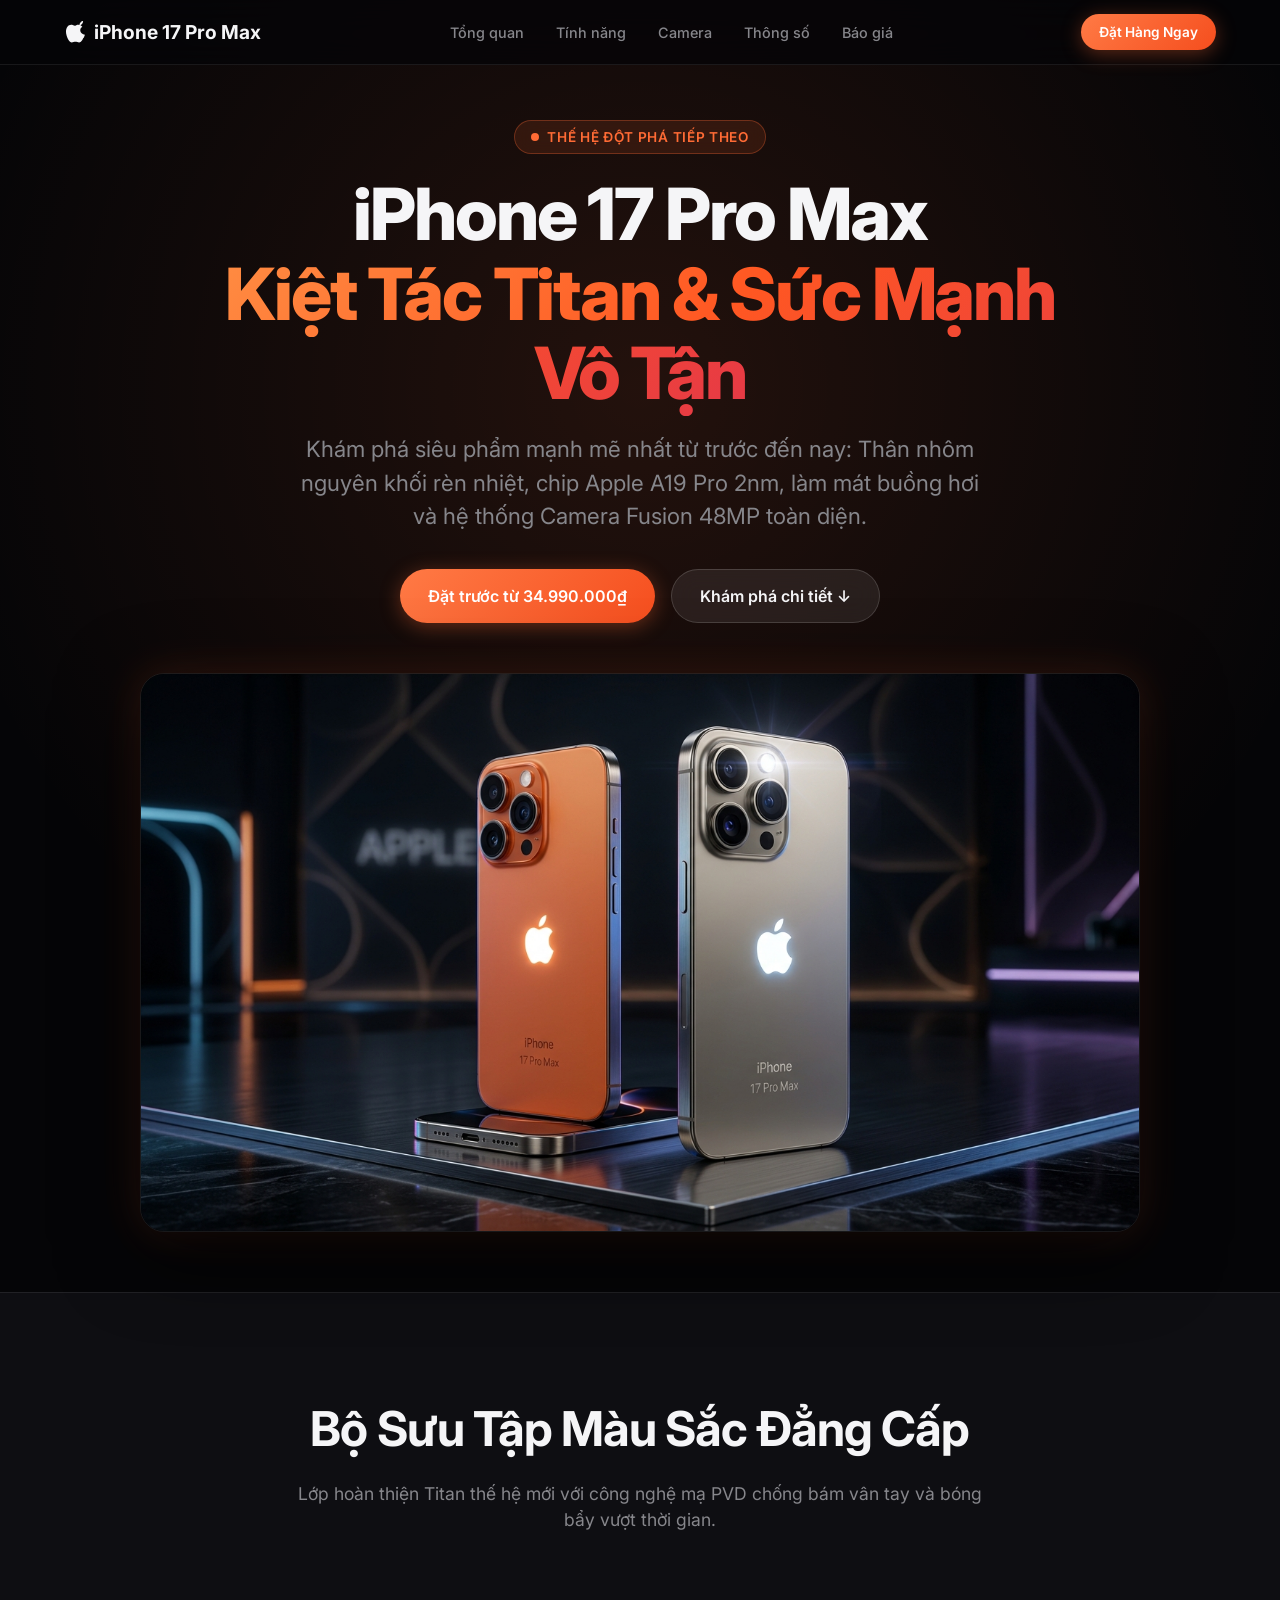
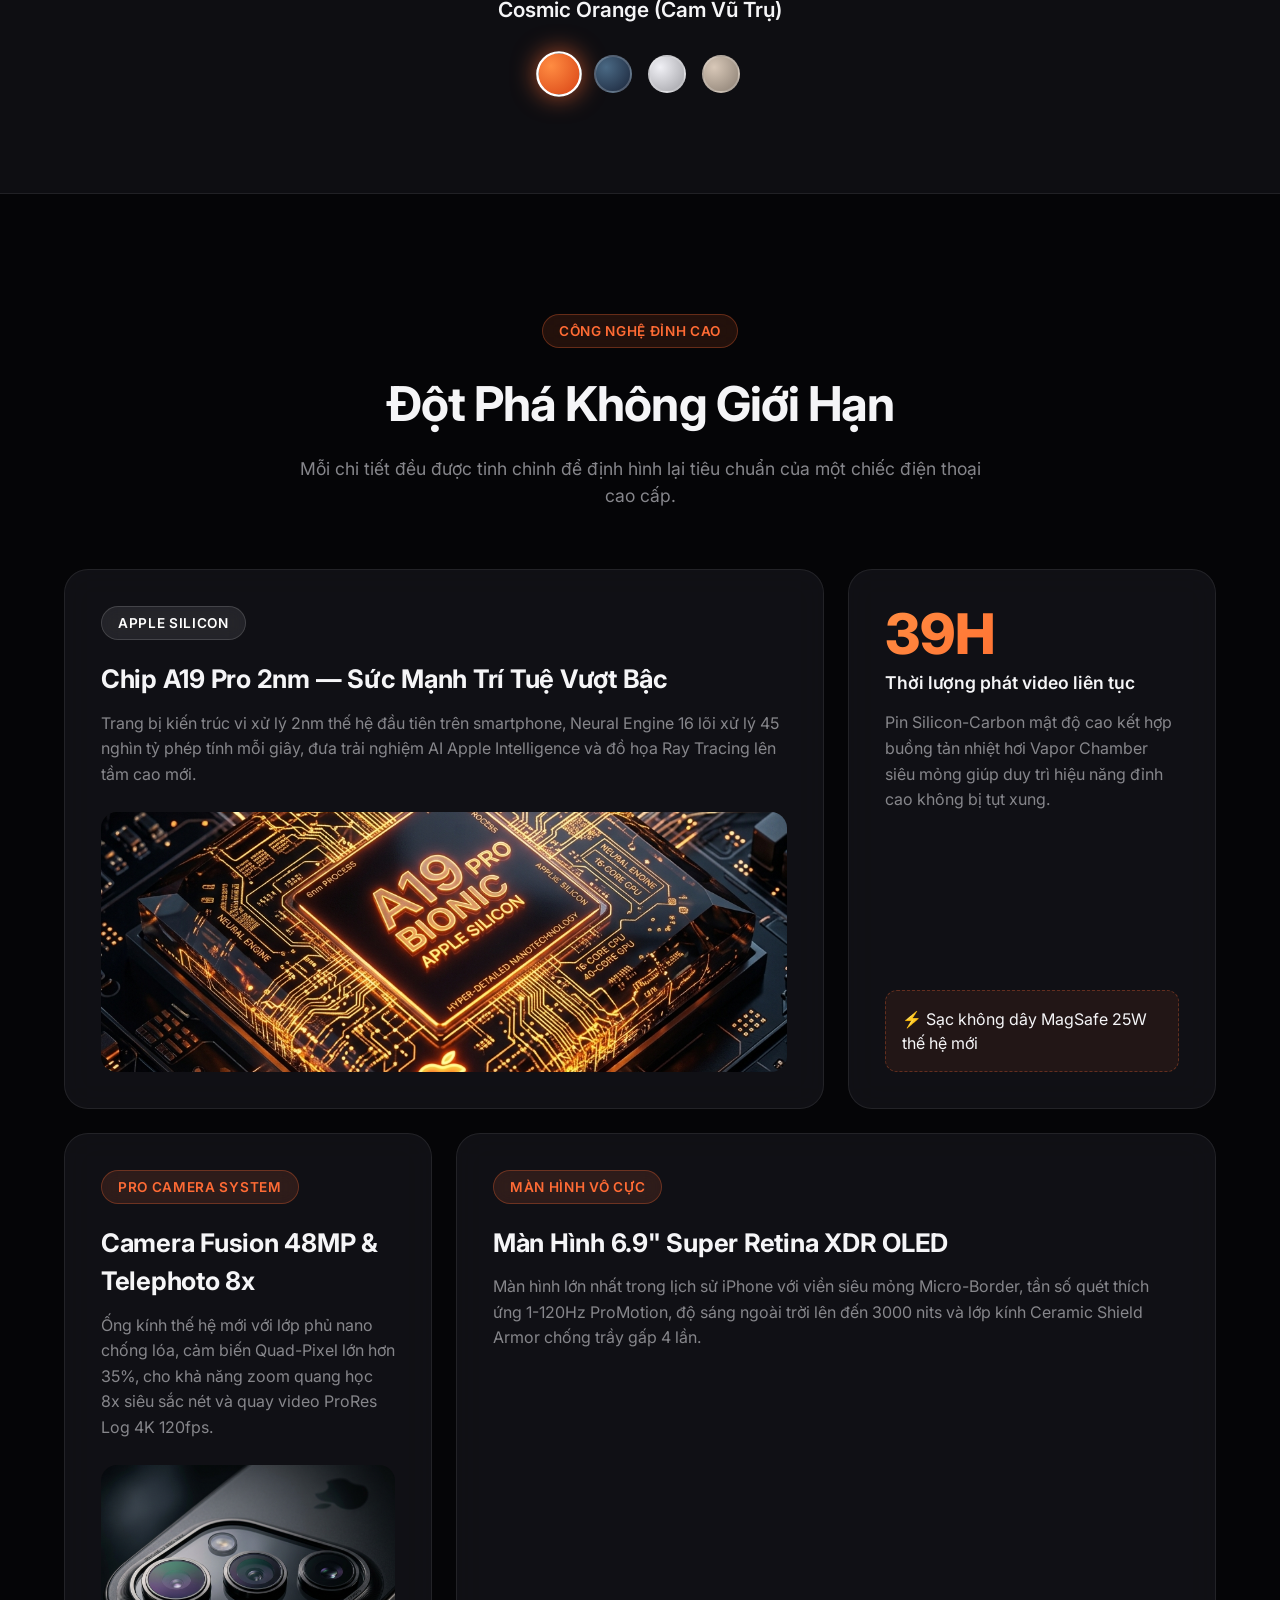
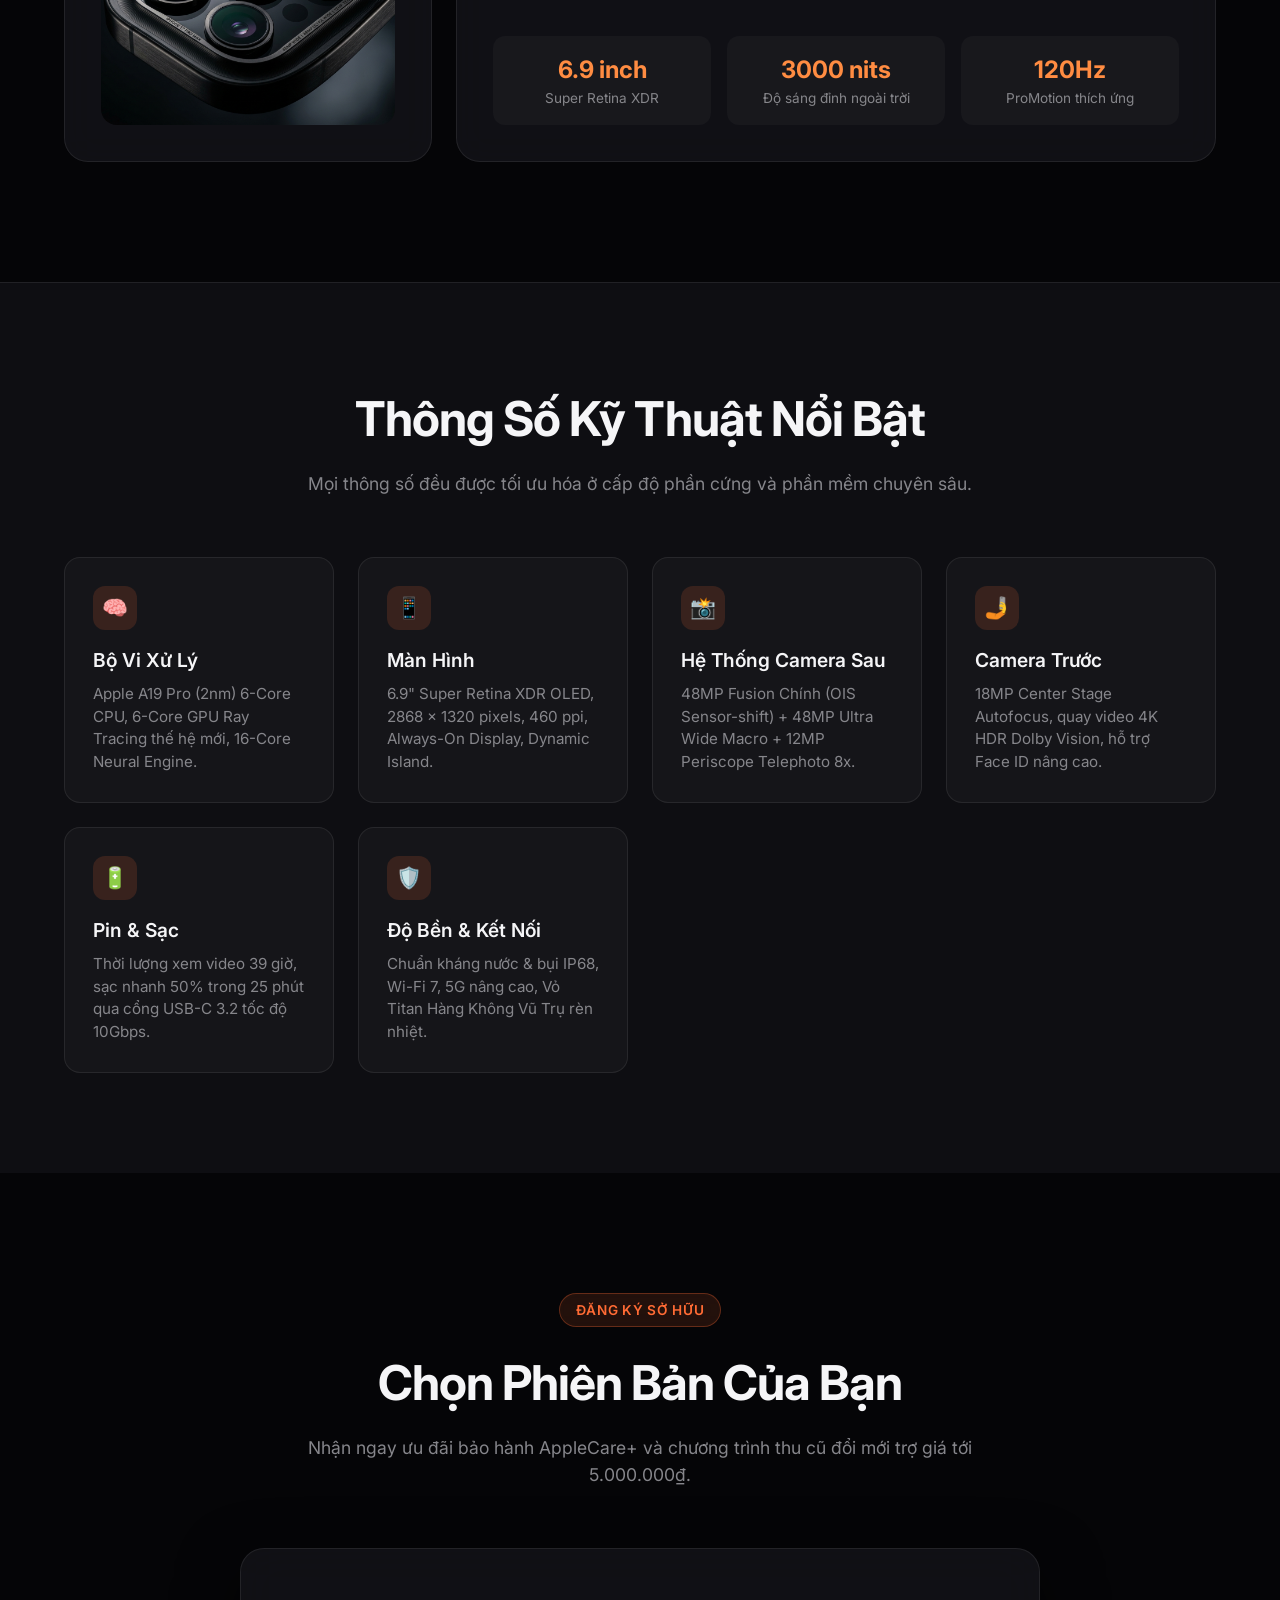
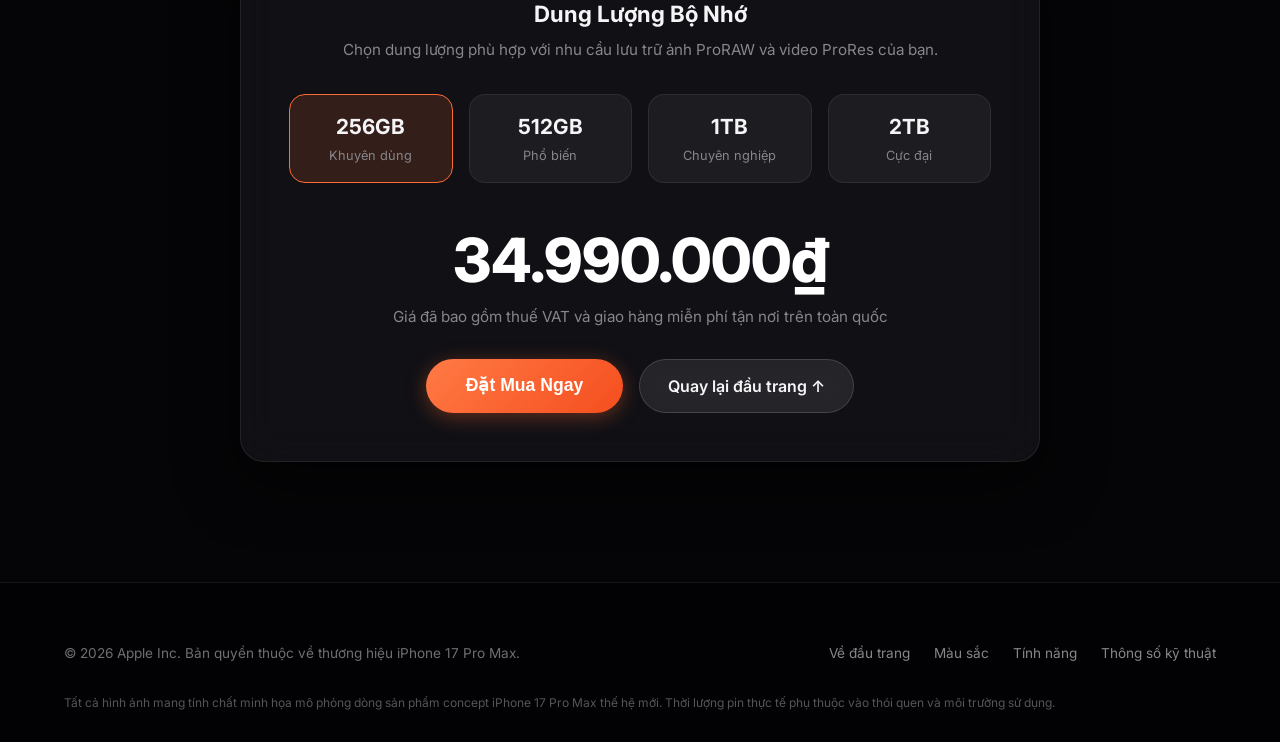
==== index.html @ ec876d4f "Upgrade iPhone 17 Pro Max landing page with modern Apple dark design, interactive specs, and bento g" ====
<!DOCTYPE html>
<html lang="vi">
<head>
  <meta charset="UTF-8">
  <meta http-equiv="X-UA-Compatible" content="IE=edge">
  <meta name="viewport" content="width=device-width, initial-scale=1.0">
  <meta name="description" content="Khám phá iPhone 17 Pro Max hoàn toàn mới với chip Apple A19 Pro, khung viền Titanium rèn nhiệt, cụm Camera Fusion 48MP và pin 39 giờ.">
  <title>iPhone 17 Pro Max - Đỉnh Cao Công Nghệ Tương Lai | Apple</title>
  
  <!-- Google Fonts: Inter & Outfit -->
  <link rel="preconnect" href="https://fonts.googleapis.com">
  <link rel="preconnect" href="https://fonts.gstatic.com" crossorigin>
  <link href="https://fonts.googleapis.com/css2?family=Inter:wght@300;400;500;600;700;800&family=Outfit:wght@600;700;800&display=swap" rel="stylesheet">
  
  <link rel="stylesheet" href="style.css">
</head>
<body>

  <!-- Navigation Bar -->
  <header>
    <div class="container nav-container">
      <a href="#hero" class="logo">
        <svg height="22" viewBox="0 0 170 170" width="22" xmlns="http://www.w3.org/2000/svg">
          <path d="m150.37 130.25c-2.45 5.66-5.35 10.87-8.71 15.66-4.58 6.53-8.33 11.05-11.22 13.56-4.48 4.12-9.28 6.23-14.42 6.35-3.69 0-8.14-1.05-13.32-3.18-5.19-2.12-9.97-3.17-14.34-3.17-4.58 0-9.49 1.05-14.75 3.17-5.26 2.13-9.5 3.24-12.74 3.35-4.35.13-9.16-1.9-14.42-6.08-3.7-3.04-7.58-7.7-11.64-13.99-5.99-9.35-10.74-19.81-14.25-31.39-3.51-11.58-5.27-22.65-5.27-33.2 0-14.89 3.82-27.18 11.45-36.87 7.64-9.69 17.06-14.65 28.26-14.88 4.79 0 10.15 1.25 16.08 3.76 5.93 2.5 9.77 3.82 11.51 3.94 1.74-.12 5.8-1.55 12.18-4.3 6.38-2.74 11.87-3.99 16.48-3.75 12.74 1.09 22.84 5.88 30.3 14.38-10.87 6.64-16.19 15.88-15.96 27.73.23 9.47 3.82 17.51 10.78 24.13 6.96 6.62 15.43 10.45 25.41 11.49-2.29 6.85-5.11 14.15-8.47 21.91zM119.22 31.84c0-7.39 2.67-14.36 8.01-20.91 5.34-6.55 11.96-10.48 19.86-11.79.22 1.3.33 2.49.33 3.58 0 7.39-2.77 14.42-8.32 21.09-5.55 6.67-12.22 10.5-20.02 11.49-.22-1.09-.33-2.18-.33-3.27z"/>
        </svg>
        <span>iPhone 17 Pro Max</span>
      </a>

      <ul class="nav-links">
        <li><a href="#overview">Tổng quan</a></li>
        <li><a href="#features">Tính năng</a></li>
        <li><a href="#camera">Camera</a></li>
        <li><a href="#specs">Thông số</a></li>
        <li><a href="#preorder">Báo giá</a></li>
      </ul>

      <a href="#preorder" class="btn btn-primary nav-cta">Đặt Hàng Ngay</a>
    </div>
  </header>

  <main>
    <!-- Hero Section -->
    <section class="hero" id="hero">
      <div class="container">
        <div class="hero-content">
          <div class="badge">
            <span style="width: 8px; height: 8px; background: #ff6b35; border-radius: 50%; display: inline-block;"></span>
            Thế Hệ Đột Phá Tiếp Theo
          </div>
          <h1>
            iPhone 17 Pro Max<br>
            <span class="orange-gradient-text">Kiệt Tác Titan & Sức Mạnh Vô Tận</span>
          </h1>
          <p class="hero-subtitle">
            Khám phá siêu phẩm mạnh mẽ nhất từ trước đến nay: Thân nhôm nguyên khối rèn nhiệt, chip Apple A19 Pro 2nm, làm mát buồng hơi và hệ thống Camera Fusion 48MP toàn diện.
          </p>
          <div class="hero-actions">
            <a href="#preorder" class="btn btn-primary">Đặt trước từ 34.990.000₫</a>
            <a href="#features" class="btn btn-secondary">Khám phá chi tiết ↓</a>
          </div>
        </div>

        <div class="hero-visual">
          <img src="assets/images/hero.jpg" alt="iPhone 17 Pro Max Màu Cosmic Orange và Natural Titanium" id="hero-img">
        </div>
      </div>
    </section>

    <!-- Color Showcase Interactive -->
    <section class="color-showcase" id="overview">
      <div class="container">
        <div class="section-header">
          <h2>Bộ Sưu Tập Màu Sắc Đẳng Cấp</h2>
          <p>Lớp hoàn thiện Titan thế hệ mới với công nghệ mạ PVD chống bám vân tay và bóng bẩy vượt thời gian.</p>
        </div>

        <div class="color-picker-wrapper">
          <div class="current-color-name" id="selected-color-name">Cosmic Orange (Cam Vũ Trụ)</div>
          <div class="color-dots">
            <div class="color-dot cosmic-orange active" data-color="cosmic-orange" title="Cosmic Orange"></div>
            <div class="color-dot deep-blue" data-color="deep-blue" title="Deep Titanium Blue"></div>
            <div class="color-dot silver" data-color="silver" title="Silver Frost"></div>
            <div class="color-dot natural-titanium" data-color="natural-titanium" title="Natural Titanium"></div>
          </div>
        </div>
      </div>
    </section>

    <!-- Bento Grid Features -->
    <section class="features" id="features">
      <div class="container">
        <div class="section-header">
          <div class="badge">Công Nghệ Đỉnh Cao</div>
          <h2>Đột Phá Không Giới Hạn</h2>
          <p>Mỗi chi tiết đều được tinh chỉnh để định hình lại tiêu chuẩn của một chiếc điện thoại cao cấp.</p>
        </div>

        <div class="bento-grid">
          <!-- Card 1: Chip A19 Pro -->
          <div class="bento-card col-8">
            <div>
              <span class="badge" style="background: rgba(255, 255, 255, 0.08); color: #fff; border-color: rgba(255,255,255,0.15);">Apple Silicon</span>
              <h3>Chip A19 Pro 2nm — Sức Mạnh Trí Tuệ Vượt Bậc</h3>
              <p>Trang bị kiến trúc vi xử lý 2nm thế hệ đầu tiên trên smartphone, Neural Engine 16 lõi xử lý 45 nghìn tỷ phép tính mỗi giây, đưa trải nghiệm AI Apple Intelligence và đồ họa Ray Tracing lên tầm cao mới.</p>
            </div>
            <div class="card-img-wrapper">
              <img src="assets/images/a19_chip.jpg" alt="Apple A19 Pro Bionic Chip">
            </div>
          </div>

          <!-- Card 2: Pin khủng -->
          <div class="bento-card col-4">
            <div>
              <div class="stat-number">39H</div>
              <div class="stat-label">Thời lượng phát video liên tục</div>
              <p style="margin-top: 14px;">Pin Silicon-Carbon mật độ cao kết hợp buồng tản nhiệt hơi Vapor Chamber siêu mỏng giúp duy trì hiệu năng đỉnh cao không bị tụt xung.</p>
            </div>
            <div style="margin-top: 30px; padding: 16px; background: rgba(255, 107, 53, 0.08); border-radius: 12px; border: 1px dashed rgba(255, 107, 53, 0.3);">
              ⚡ Sạc không dây MagSafe 25W thế hệ mới
            </div>
          </div>

          <!-- Card 3: Camera System -->
          <div class="bento-card col-4" id="camera">
            <div>
              <span class="badge">Pro Camera System</span>
              <h3>Camera Fusion 48MP & Telephoto 8x</h3>
              <p>Ống kính thế hệ mới với lớp phủ nano chống lóa, cảm biến Quad-Pixel lớn hơn 35%, cho khả năng zoom quang học 8x siêu sắc nét và quay video ProRes Log 4K 120fps.</p>
            </div>
            <div class="card-img-wrapper">
              <img src="assets/images/camera.jpg" alt="iPhone 17 Pro Max Triple Camera">
            </div>
          </div>

          <!-- Card 4: Display Super Retina XDR -->
          <div class="bento-card col-8">
            <div>
              <span class="badge">Màn hình vô cực</span>
              <h3>Màn Hình 6.9" Super Retina XDR OLED</h3>
              <p>Màn hình lớn nhất trong lịch sử iPhone với viền siêu mỏng Micro-Border, tần số quét thích ứng 1-120Hz ProMotion, độ sáng ngoài trời lên đến 3000 nits và lớp kính Ceramic Shield Armor chống trầy gấp 4 lần.</p>
            </div>
            <div style="display: grid; grid-template-columns: repeat(3, 1fr); gap: 16px; margin-top: 24px;">
              <div style="background: rgba(255,255,255,0.03); padding: 16px; border-radius: 12px; text-align: center;">
                <div style="font-size: 1.5rem; font-weight: 700; color: #ff8c42;">6.9 inch</div>
                <div style="font-size: 0.85rem; color: var(--text-secondary);">Super Retina XDR</div>
              </div>
              <div style="background: rgba(255,255,255,0.03); padding: 16px; border-radius: 12px; text-align: center;">
                <div style="font-size: 1.5rem; font-weight: 700; color: #ff8c42;">3000 nits</div>
                <div style="font-size: 0.85rem; color: var(--text-secondary);">Độ sáng đỉnh ngoài trời</div>
              </div>
              <div style="background: rgba(255,255,255,0.03); padding: 16px; border-radius: 12px; text-align: center;">
                <div style="font-size: 1.5rem; font-weight: 700; color: #ff8c42;">120Hz</div>
                <div style="font-size: 0.85rem; color: var(--text-secondary);">ProMotion thích ứng</div>
              </div>
            </div>
          </div>
        </div>
      </div>
    </section>

    <!-- Technical Specifications Matrix -->
    <section class="specs-section" id="specs">
      <div class="container">
        <div class="section-header">
          <h2>Thông Số Kỹ Thuật Nổi Bật</h2>
          <p>Mọi thông số đều được tối ưu hóa ở cấp độ phần cứng và phần mềm chuyên sâu.</p>
        </div>

        <div class="specs-grid">
          <div class="spec-item">
            <div class="spec-icon">🧠</div>
            <h4>Bộ Vi Xử Lý</h4>
            <p>Apple A19 Pro (2nm) 6-Core CPU, 6-Core GPU Ray Tracing thế hệ mới, 16-Core Neural Engine.</p>
          </div>

          <div class="spec-item">
            <div class="spec-icon">📱</div>
            <h4>Màn Hình</h4>
            <p>6.9" Super Retina XDR OLED, 2868 x 1320 pixels, 460 ppi, Always-On Display, Dynamic Island.</p>
          </div>

          <div class="spec-item">
            <div class="spec-icon">📸</div>
            <h4>Hệ Thống Camera Sau</h4>
            <p>48MP Fusion Chính (OIS Sensor-shift) + 48MP Ultra Wide Macro + 12MP Periscope Telephoto 8x.</p>
          </div>

          <div class="spec-item">
            <div class="spec-icon">🤳</div>
            <h4>Camera Trước</h4>
            <p>18MP Center Stage Autofocus, quay video 4K HDR Dolby Vision, hỗ trợ Face ID nâng cao.</p>
          </div>

          <div class="spec-item">
            <div class="spec-icon">🔋</div>
            <h4>Pin & Sạc</h4>
            <p>Thời lượng xem video 39 giờ, sạc nhanh 50% trong 25 phút qua cổng USB-C 3.2 tốc độ 10Gbps.</p>
          </div>

          <div class="spec-item">
            <div class="spec-icon">🛡️</div>
            <h4>Độ Bền & Kết Nối</h4>
            <p>Chuẩn kháng nước & bụi IP68, Wi-Fi 7, 5G nâng cao, Vỏ Titan Hàng Không Vũ Trụ rèn nhiệt.</p>
          </div>
        </div>
      </div>
    </section>

    <!-- Pre-Order & Price Configurator -->
    <section class="pricing-section" id="preorder">
      <div class="container">
        <div class="section-header">
          <div class="badge">Đăng Ký Sở Hữu</div>
          <h2>Chọn Phiên Bản Của Bạn</h2>
          <p>Nhận ngay ưu đãi bảo hành AppleCare+ và chương trình thu cũ đổi mới trợ giá tới 5.000.000₫.</p>
        </div>

        <div class="config-box">
          <h3 style="font-size: 1.4rem; margin-bottom: 8px;">Dung Lượng Bộ Nhớ</h3>
          <p style="color: var(--text-secondary); font-size: 0.95rem;">Chọn dung lượng phù hợp với nhu cầu lưu trữ ảnh ProRAW và video ProRes của bạn.</p>

          <div class="storage-options">
            <div class="storage-btn active" data-storage="256GB">
              <span class="size">256GB</span>
              <span class="price-hint">Khuyên dùng</span>
            </div>
            <div class="storage-btn" data-storage="512GB">
              <span class="size">512GB</span>
              <span class="price-hint">Phổ biến</span>
            </div>
            <div class="storage-btn" data-storage="1TB">
              <span class="size">1TB</span>
              <span class="price-hint">Chuyên nghiệp</span>
            </div>
            <div class="storage-btn" data-storage="2TB">
              <span class="size">2TB</span>
              <span class="price-hint">Cực đại</span>
            </div>
          </div>

          <div class="price-display">
            <div class="price-amount" id="main-price-display">34.990.000₫</div>
            <div class="price-note">Giá đã bao gồm thuế VAT và giao hàng miễn phí tận nơi trên toàn quốc</div>
          </div>

          <div style="display: flex; justify-content: center; gap: 16px; flex-wrap: wrap;">
            <button class="btn btn-primary" id="btn-preorder" style="padding: 16px 40px; font-size: 1.1rem;">
              Đặt Mua Ngay
            </button>
            <a href="#hero" class="btn btn-secondary">
              Quay lại đầu trang ↑
            </a>
          </div>
        </div>
      </div>
    </section>
  </main>

  <!-- Toast Message -->
  <div class="toast" id="cart-toast">
    <span style="font-size: 1.4rem;">🎉</span>
    <span id="toast-msg">Đã thêm iPhone 17 Pro Max vào giỏ hàng thành công!</span>
  </div>

  <!-- Footer -->
  <footer>
    <div class="container">
      <div class="footer-content">
        <p>© 2026 Apple Inc. Bản quyền thuộc về thương hiệu iPhone 17 Pro Max.</p>
        <ul class="footer-links">
          <li><a href="#hero">Về đầu trang</a></li>
          <li><a href="#overview">Màu sắc</a></li>
          <li><a href="#features">Tính năng</a></li>
          <li><a href="#specs">Thông số kỹ thuật</a></li>
        </ul>
      </div>
      <p style="font-size: 0.75rem; color: #555; line-height: 1.6;">
        Tất cả hình ảnh mang tính chất minh họa mô phỏng dòng sản phẩm concept iPhone 17 Pro Max thế hệ mới. Thời lượng pin thực tế phụ thuộc vào thói quen và môi trường sử dụng.
      </p>
    </div>
  </footer>

  <script src="script.js"></script>
</body>
</html>
---- style.css ----
:root {
  --bg-primary: #050507;
  --bg-secondary: #0e0e12;
  --bg-card: rgba(22, 22, 28, 0.7);
  --bg-card-hover: rgba(32, 32, 42, 0.85);
  --border-color: rgba(255, 255, 255, 0.08);
  --border-glow: rgba(255, 107, 53, 0.35);
  
  --accent-orange: #ff6b35;
  --accent-orange-glow: rgba(255, 107, 53, 0.5);
  --accent-blue: #2997ff;
  --accent-silver: #e5e5ea;
  --accent-gold: #f5d0a9;
  
  --text-primary: #f5f5f7;
  --text-secondary: #86868b;
  --text-muted: #6e6e73;
  
  --font-sans: 'Inter', -apple-system, BlinkMacSystemFont, 'SF Pro Display', 'Segoe UI', Roboto, sans-serif;
  --font-heading: 'SF Pro Display', -apple-system, BlinkMacSystemFont, 'Inter', sans-serif;
  
  --radius-sm: 8px;
  --radius-md: 16px;
  --radius-lg: 24px;
  --radius-full: 9999px;
  
  --transition-smooth: all 0.4s cubic-bezier(0.16, 1, 0.3, 1);
  --transition-fast: all 0.2s ease;
}

* {
  margin: 0;
  padding: 0;
  box-sizing: border-box;
  scroll-behavior: smooth;
}

body {
  background-color: var(--bg-primary);
  color: var(--text-primary);
  font-family: var(--font-sans);
  line-height: 1.5;
  overflow-x: hidden;
  -webkit-font-smoothing: antialiased;
  -moz-osx-font-smoothing: grayscale;
}

/* Custom Scrollbar */
::-webkit-scrollbar {
  width: 8px;
}
::-webkit-scrollbar-track {
  background: var(--bg-primary);
}
::-webkit-scrollbar-thumb {
  background: #2c2c34;
  border-radius: 4px;
}
::-webkit-scrollbar-thumb:hover {
  background: var(--accent-orange);
}

/* Utilities */
.container {
  max-width: 1200px;
  margin: 0 auto;
  padding: 0 24px;
}

.gradient-text {
  background: linear-gradient(135deg, #ffffff 20%, #a1a1a6 80%);
  -webkit-background-clip: text;
  -webkit-text-fill-color: transparent;
}

.orange-gradient-text {
  background: linear-gradient(135deg, #ff8c42 0%, #ff5722 50%, #e63946 100%);
  -webkit-background-clip: text;
  -webkit-text-fill-color: transparent;
}

.badge {
  display: inline-flex;
  align-items: center;
  gap: 8px;
  padding: 6px 16px;
  background: rgba(255, 107, 53, 0.12);
  border: 1px solid rgba(255, 107, 53, 0.3);
  border-radius: var(--radius-full);
  color: var(--accent-orange);
  font-size: 0.85rem;
  font-weight: 600;
  letter-spacing: 0.05em;
  text-transform: uppercase;
  margin-bottom: 20px;
  backdrop-filter: blur(10px);
}

.btn {
  display: inline-flex;
  align-items: center;
  justify-content: center;
  gap: 8px;
  padding: 14px 28px;
  border-radius: var(--radius-full);
  font-size: 1rem;
  font-weight: 600;
  text-decoration: none;
  cursor: pointer;
  transition: var(--transition-smooth);
  border: none;
}

.btn-primary {
  background: linear-gradient(135deg, #ff7a45, #f54e1e);
  color: #ffffff;
  box-shadow: 0 4px 20px rgba(255, 107, 53, 0.35);
}

.btn-primary:hover {
  transform: translateY(-2px);
  box-shadow: 0 8px 30px rgba(255, 107, 53, 0.55);
}

.btn-secondary {
  background: rgba(255, 255, 255, 0.08);
  color: var(--text-primary);
  backdrop-filter: blur(12px);
  border: 1px solid rgba(255, 255, 255, 0.15);
}

.btn-secondary:hover {
  background: rgba(255, 255, 255, 0.15);
  transform: translateY(-2px);
}

/* Header & Navigation */
header {
  position: fixed;
  top: 0;
  left: 0;
  width: 100%;
  z-index: 1000;
  background: rgba(5, 5, 7, 0.75);
  backdrop-filter: blur(20px);
  border-bottom: 1px solid var(--border-color);
  transition: var(--transition-smooth);
}

.nav-container {
  display: flex;
  justify-content: space-between;
  align-items: center;
  height: 64px;
}

.logo {
  display: flex;
  align-items: center;
  gap: 8px;
  font-weight: 700;
  font-size: 1.2rem;
  color: var(--text-primary);
  text-decoration: none;
}

.logo svg {
  fill: currentColor;
}

.nav-links {
  display: flex;
  gap: 32px;
  list-style: none;
}

.nav-links a {
  color: var(--text-secondary);
  text-decoration: none;
  font-size: 0.9rem;
  font-weight: 500;
  transition: var(--transition-fast);
}

.nav-links a:hover {
  color: var(--text-primary);
}

.nav-cta {
  padding: 8px 18px;
  font-size: 0.85rem;
}

/* Hero Section */
.hero {
  position: relative;
  min-height: 100vh;
  display: flex;
  align-items: center;
  justify-content: center;
  padding: 120px 0 60px;
  text-align: center;
  background: radial-gradient(circle at 50% 30%, rgba(255, 107, 53, 0.12) 0%, transparent 65%);
}

.hero-content {
  max-width: 900px;
  margin: 0 auto;
  z-index: 2;
}

.hero h1 {
  font-size: clamp(2.5rem, 6vw, 4.5rem);
  font-weight: 800;
  letter-spacing: -0.03em;
  line-height: 1.1;
  margin-bottom: 20px;
}

.hero-subtitle {
  font-size: clamp(1.1rem, 2vw, 1.4rem);
  color: var(--text-secondary);
  max-width: 680px;
  margin: 0 auto 36px;
  font-weight: 400;
}

.hero-actions {
  display: flex;
  gap: 16px;
  justify-content: center;
  margin-bottom: 50px;
  flex-wrap: wrap;
}

.hero-visual {
  position: relative;
  max-width: 1000px;
  margin: 0 auto;
  border-radius: var(--radius-lg);
  overflow: hidden;
  box-shadow: 0 20px 80px rgba(0, 0, 0, 0.8), 0 0 40px rgba(255, 107, 53, 0.2);
  border: 1px solid var(--border-color);
}

.hero-visual img {
  width: 100%;
  height: auto;
  display: block;
  transition: transform 0.8s ease;
}

.hero-visual:hover img {
  transform: scale(1.02);
}

/* Interactive Color Swatch Section */
.color-showcase {
  padding: 100px 0;
  background: var(--bg-secondary);
  border-top: 1px solid var(--border-color);
  border-bottom: 1px solid var(--border-color);
}

.section-header {
  text-align: center;
  max-width: 700px;
  margin: 0 auto 60px;
}

.section-header h2 {
  font-size: clamp(2rem, 4vw, 3rem);
  font-weight: 700;
  margin-bottom: 16px;
  letter-spacing: -0.02em;
}

.section-header p {
  color: var(--text-secondary);
  font-size: 1.1rem;
}

.color-picker-wrapper {
  display: flex;
  flex-direction: column;
  align-items: center;
  gap: 30px;
}

.current-color-name {
  font-size: 1.3rem;
  font-weight: 600;
  color: var(--text-primary);
}

.color-dots {
  display: flex;
  gap: 16px;
}

.color-dot {
  width: 38px;
  height: 38px;
  border-radius: 50%;
  border: 2px solid rgba(255, 255, 255, 0.2);
  cursor: pointer;
  transition: var(--transition-smooth);
  position: relative;
}

.color-dot.active {
  transform: scale(1.2);
  border-color: #ffffff;
  box-shadow: 0 0 20px var(--dot-glow, rgba(255, 107, 53, 0.6));
}

.color-dot.cosmic-orange {
  background: radial-gradient(circle at 30% 30%, #ff8c42, #d84315);
  --dot-glow: rgba(255, 107, 53, 0.7);
}

.color-dot.deep-blue {
  background: radial-gradient(circle at 30% 30%, #4a6984, #1b263b);
  --dot-glow: rgba(74, 105, 132, 0.7);
}

.color-dot.silver {
  background: radial-gradient(circle at 30% 30%, #f0f0f5, #a0a0a5);
  --dot-glow: rgba(220, 220, 230, 0.7);
}

.color-dot.natural-titanium {
  background: radial-gradient(circle at 30% 30%, #d8c8b8, #8a7e72);
  --dot-glow: rgba(216, 200, 184, 0.7);
}

/* Bento Grid Features */
.features {
  padding: 120px 0;
  position: relative;
}

.bento-grid {
  display: grid;
  grid-template-columns: repeat(12, 1fr);
  gap: 24px;
}

.bento-card {
  background: var(--bg-card);
  border: 1px solid var(--border-color);
  border-radius: var(--radius-lg);
  padding: 36px;
  position: relative;
  overflow: hidden;
  backdrop-filter: blur(16px);
  transition: var(--transition-smooth);
  display: flex;
  flex-direction: column;
  justify-content: space-between;
}

.bento-card:hover {
  background: var(--bg-card-hover);
  border-color: rgba(255, 255, 255, 0.2);
  transform: translateY(-4px);
  box-shadow: 0 16px 40px rgba(0, 0, 0, 0.5);
}

.col-8 {
  grid-column: span 8;
}

.col-4 {
  grid-column: span 4;
}

.col-6 {
  grid-column: span 6;
}

.col-12 {
  grid-column: span 12;
}

.bento-card h3 {
  font-size: 1.6rem;
  font-weight: 700;
  margin-bottom: 12px;
  letter-spacing: -0.01em;
}

.bento-card p {
  color: var(--text-secondary);
  font-size: 1rem;
  line-height: 1.6;
}

.card-img-wrapper {
  margin-top: 24px;
  border-radius: var(--radius-md);
  overflow: hidden;
  position: relative;
}

.card-img-wrapper img {
  width: 100%;
  height: 260px;
  object-fit: cover;
  display: block;
  transition: transform 0.6s ease;
}

.bento-card:hover .card-img-wrapper img {
  transform: scale(1.05);
}

.stat-number {
  font-size: 3.5rem;
  font-weight: 800;
  line-height: 1;
  margin-bottom: 8px;
  background: linear-gradient(135deg, #ff8c42, #ff5722);
  -webkit-background-clip: text;
  -webkit-text-fill-color: transparent;
}

.stat-label {
  font-size: 1.1rem;
  font-weight: 600;
  color: var(--text-primary);
}

/* Specs Matrix */
.specs-section {
  padding: 100px 0;
  background: var(--bg-secondary);
  border-top: 1px solid var(--border-color);
}

.specs-grid {
  display: grid;
  grid-template-columns: repeat(auto-fit, minmax(260px, 1fr));
  gap: 24px;
}

.spec-item {
  background: rgba(255, 255, 255, 0.03);
  border: 1px solid var(--border-color);
  padding: 28px;
  border-radius: var(--radius-md);
  transition: var(--transition-smooth);
}

.spec-item:hover {
  background: rgba(255, 255, 255, 0.06);
  border-color: var(--accent-orange);
}

.spec-icon {
  width: 44px;
  height: 44px;
  border-radius: 12px;
  background: rgba(255, 107, 53, 0.15);
  color: var(--accent-orange);
  display: flex;
  align-items: center;
  justify-content: center;
  font-size: 1.3rem;
  margin-bottom: 16px;
}

.spec-item h4 {
  font-size: 1.2rem;
  font-weight: 600;
  margin-bottom: 8px;
}

.spec-item p {
  color: var(--text-secondary);
  font-size: 0.95rem;
}

/* Interactive Configurator / Pre-order */
.pricing-section {
  padding: 120px 0;
  text-align: center;
}

.config-box {
  max-width: 800px;
  margin: 0 auto;
  background: var(--bg-card);
  border: 1px solid var(--border-color);
  border-radius: var(--radius-lg);
  padding: 48px;
  backdrop-filter: blur(20px);
  box-shadow: 0 20px 60px rgba(0,0,0,0.6);
}

.storage-options {
  display: grid;
  grid-template-columns: repeat(4, 1fr);
  gap: 16px;
  margin: 32px 0;
}

.storage-btn {
  padding: 16px;
  background: rgba(255, 255, 255, 0.05);
  border: 1px solid var(--border-color);
  border-radius: var(--radius-md);
  color: var(--text-primary);
  cursor: pointer;
  transition: var(--transition-fast);
  text-align: center;
}

.storage-btn .size {
  font-size: 1.3rem;
  font-weight: 700;
  display: block;
}

.storage-btn .price-hint {
  font-size: 0.8rem;
  color: var(--text-secondary);
  margin-top: 4px;
}

.storage-btn.active, .storage-btn:hover {
  background: rgba(255, 107, 53, 0.15);
  border-color: var(--accent-orange);
}

.price-display {
  margin: 30px 0;
}

.price-amount {
  font-size: clamp(2.5rem, 5vw, 3.8rem);
  font-weight: 800;
  color: #ffffff;
}

.price-note {
  color: var(--text-secondary);
  font-size: 0.95rem;
}

/* Toast */
.toast {
  position: fixed;
  bottom: 30px;
  right: 30px;
  background: #1e1e24;
  color: #ffffff;
  padding: 16px 24px;
  border-radius: var(--radius-md);
  border: 1px solid var(--accent-orange);
  box-shadow: 0 10px 30px rgba(0,0,0,0.8);
  display: flex;
  align-items: center;
  gap: 12px;
  z-index: 2000;
  transform: translateY(100px);
  opacity: 0;
  transition: var(--transition-smooth);
}

.toast.show {
  transform: translateY(0);
  opacity: 1;
}

/* Footer */
footer {
  background: #020204;
  border-top: 1px solid var(--border-color);
  padding: 60px 0 30px;
  color: var(--text-muted);
  font-size: 0.85rem;
}

.footer-content {
  display: flex;
  justify-content: space-between;
  align-items: center;
  flex-wrap: wrap;
  gap: 20px;
  margin-bottom: 30px;
}

.footer-links {
  display: flex;
  gap: 24px;
  list-style: none;
}

.footer-links a {
  color: var(--text-secondary);
  text-decoration: none;
  transition: var(--transition-fast);
}

.footer-links a:hover {
  color: var(--text-primary);
}

/* Responsive */
@media (max-width: 992px) {
  .col-8, .col-4, .col-6 {
    grid-column: span 12;
  }
  .storage-options {
    grid-template-columns: repeat(2, 1fr);
  }
}

@media (max-width: 768px) {
  .nav-links {
    display: none;
  }
  .hero {
    padding-top: 100px;
  }
  .config-box {
    padding: 24px;
  }
}
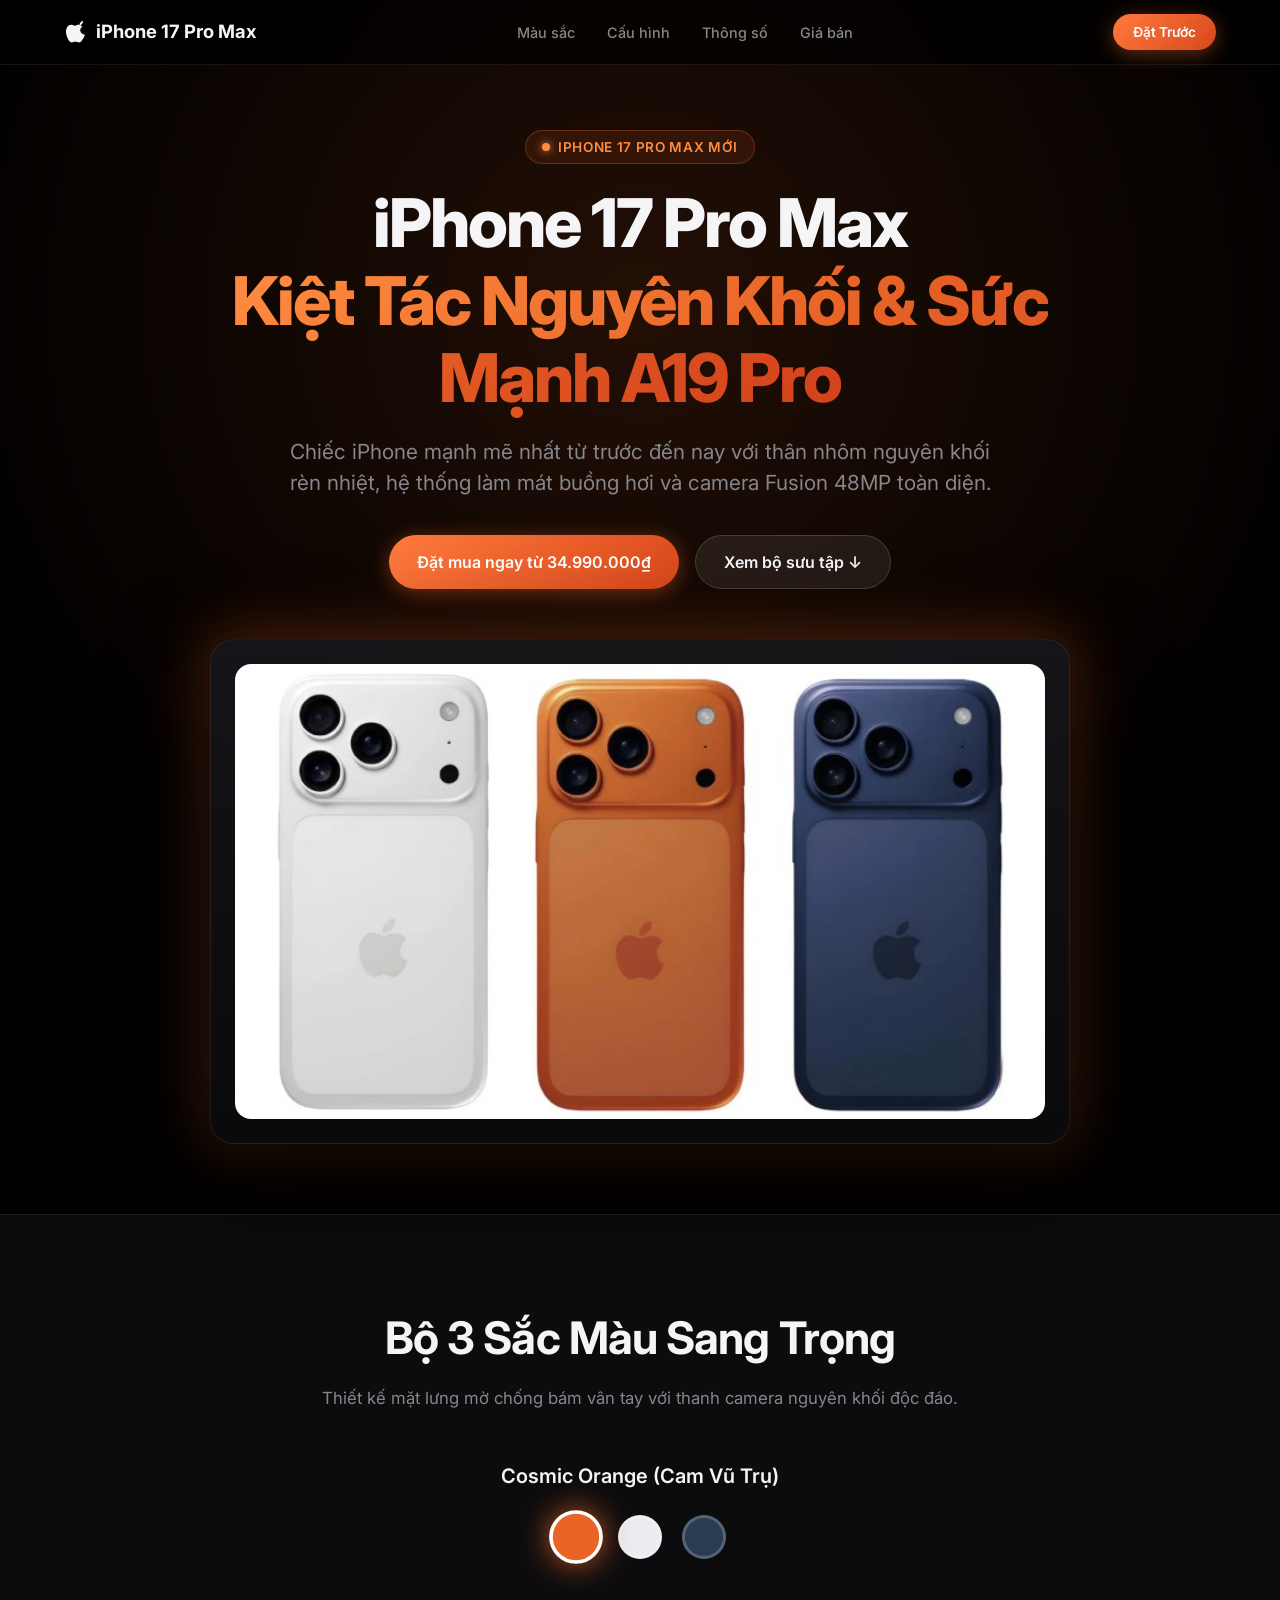
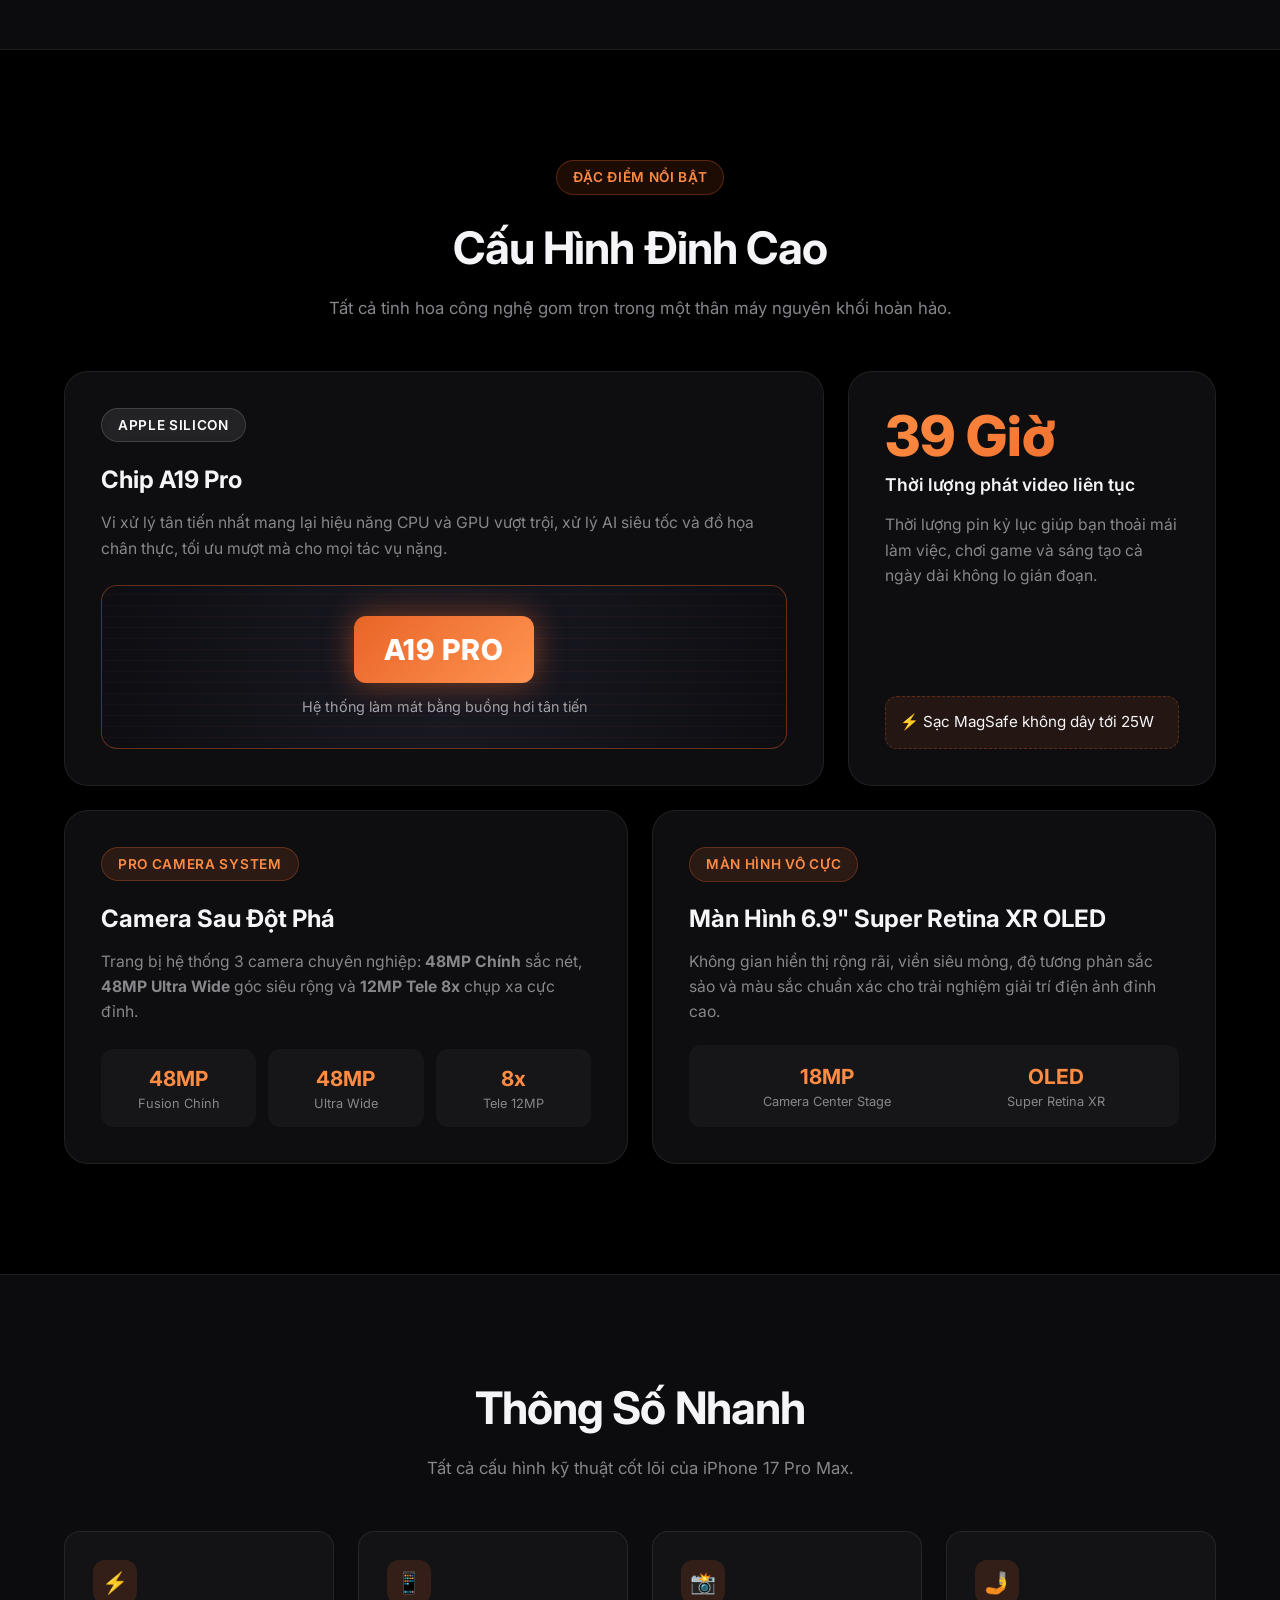
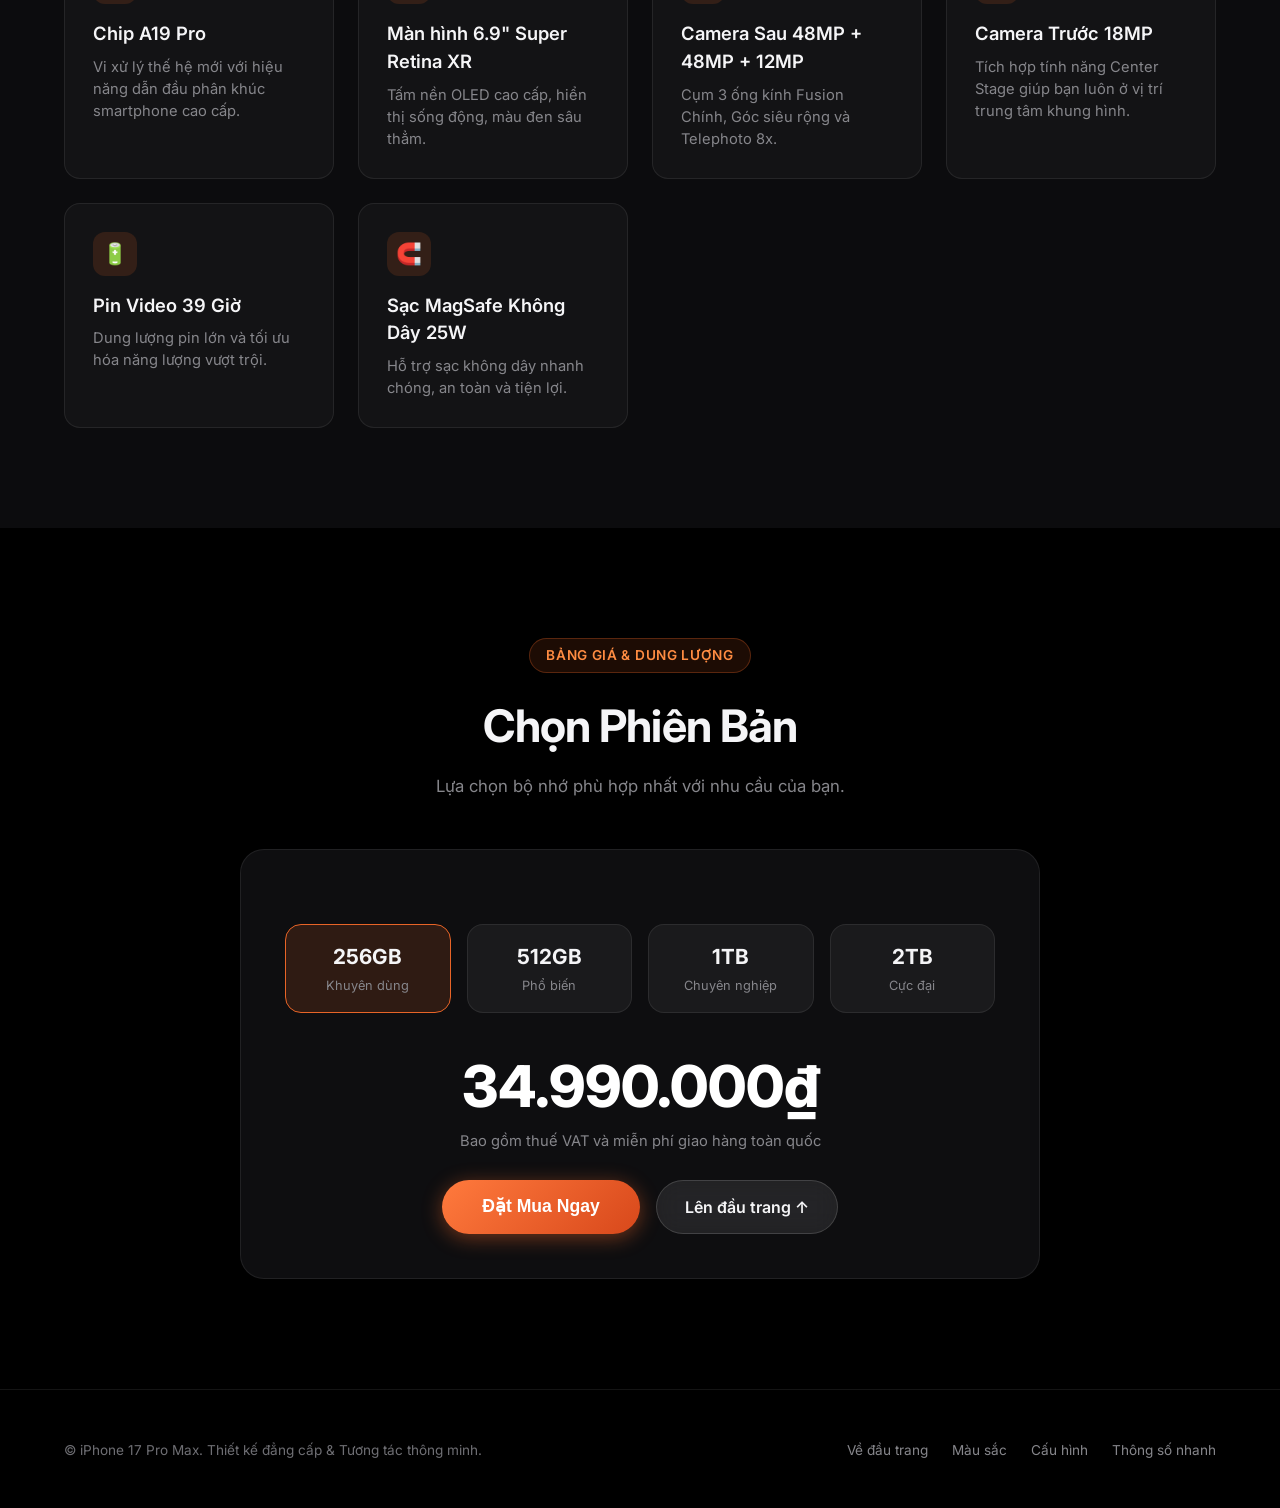
==== commit 6c5adc74: "Update site to exclusively use original image 3-1752810064-528-width740height416.jpg and clean up ex" ====
--- a/index.html
+++ b/index.html
@@ -4,7 +4,7 @@
   <meta charset="UTF-8">
   <meta http-equiv="X-UA-Compatible" content="IE=edge">
   <meta name="viewport" content="width=device-width, initial-scale=1.0">
-  <meta name="description" content="Khám phá iPhone 17 Pro Max hoàn toàn mới với chip Apple A19 Pro, khung viền Titanium rèn nhiệt, cụm Camera Fusion 48MP và pin 39 giờ.">
+  <meta name="description" content="Khám phá iPhone 17 Pro Max hoàn toàn mới với chip Apple A19 Pro, khung nhôm rèn nhiệt, camera Fusion 48MP và pin 39 giờ.">
   <title>iPhone 17 Pro Max - Đỉnh Cao Công Nghệ Tương Lai | Apple</title>
   
   <!-- Google Fonts: Inter & Outfit -->
@@ -27,14 +27,13 @@
       </a>
 
       <ul class="nav-links">
-        <li><a href="#overview">Tổng quan</a></li>
-        <li><a href="#features">Tính năng</a></li>
-        <li><a href="#camera">Camera</a></li>
+        <li><a href="#overview">Màu sắc</a></li>
+        <li><a href="#features">Cấu hình</a></li>
         <li><a href="#specs">Thông số</a></li>
-        <li><a href="#preorder">Báo giá</a></li>
+        <li><a href="#preorder">Giá bán</a></li>
       </ul>
 
-      <a href="#preorder" class="btn btn-primary nav-cta">Đặt Hàng Ngay</a>
+      <a href="#preorder" class="btn btn-primary nav-cta">Đặt Trước</a>
     </div>
   </header>
 
@@ -44,43 +43,45 @@
       <div class="container">
         <div class="hero-content">
           <div class="badge">
-            <span style="width: 8px; height: 8px; background: #ff6b35; border-radius: 50%; display: inline-block;"></span>
-            Thế Hệ Đột Phá Tiếp Theo
+            <span class="badge-dot"></span>
+            iPhone 17 Pro Max Mới
           </div>
           <h1>
             iPhone 17 Pro Max<br>
-            <span class="orange-gradient-text">Kiệt Tác Titan & Sức Mạnh Vô Tận</span>
+            <span class="orange-gradient-text">Kiệt Tác Nguyên Khối & Sức Mạnh A19 Pro</span>
           </h1>
           <p class="hero-subtitle">
-            Khám phá siêu phẩm mạnh mẽ nhất từ trước đến nay: Thân nhôm nguyên khối rèn nhiệt, chip Apple A19 Pro 2nm, làm mát buồng hơi và hệ thống Camera Fusion 48MP toàn diện.
+            Chiếc iPhone mạnh mẽ nhất từ trước đến nay với thân nhôm nguyên khối rèn nhiệt, hệ thống làm mát buồng hơi và camera Fusion 48MP toàn diện.
           </p>
           <div class="hero-actions">
-            <a href="#preorder" class="btn btn-primary">Đặt trước từ 34.990.000₫</a>
-            <a href="#features" class="btn btn-secondary">Khám phá chi tiết ↓</a>
-          </div>
-        </div>
-
-        <div class="hero-visual">
-          <img src="assets/images/hero.jpg" alt="iPhone 17 Pro Max Màu Cosmic Orange và Natural Titanium" id="hero-img">
-        </div>
-      </div>
-    </section>
-
-    <!-- Color Showcase Interactive -->
+            <a href="#preorder" class="btn btn-primary">Đặt mua ngay từ 34.990.000₫</a>
+            <a href="#overview" class="btn btn-secondary">Xem bộ sưu tập ↓</a>
+          </div>
+        </div>
+
+        <!-- Hero Showcase Card with Original Image -->
+        <div class="hero-visual-card" id="hero-visual-card">
+          <div class="image-frame">
+            <img src="3-1752810064-528-width740height416.jpg" alt="Bộ sưu tập màu sắc iPhone 17 Pro Max: Silver, Cosmic Orange, Deep Blue" class="main-product-img" id="main-product-img">
+          </div>
+        </div>
+      </div>
+    </section>
+
+    <!-- Color Selector Section -->
     <section class="color-showcase" id="overview">
       <div class="container">
         <div class="section-header">
-          <h2>Bộ Sưu Tập Màu Sắc Đẳng Cấp</h2>
-          <p>Lớp hoàn thiện Titan thế hệ mới với công nghệ mạ PVD chống bám vân tay và bóng bẩy vượt thời gian.</p>
+          <h2>Bộ 3 Sắc Màu Sang Trọng</h2>
+          <p>Thiết kế mặt lưng mờ chống bám vân tay với thanh camera nguyên khối độc đáo.</p>
         </div>
 
         <div class="color-picker-wrapper">
           <div class="current-color-name" id="selected-color-name">Cosmic Orange (Cam Vũ Trụ)</div>
           <div class="color-dots">
             <div class="color-dot cosmic-orange active" data-color="cosmic-orange" title="Cosmic Orange"></div>
-            <div class="color-dot deep-blue" data-color="deep-blue" title="Deep Titanium Blue"></div>
-            <div class="color-dot silver" data-color="silver" title="Silver Frost"></div>
-            <div class="color-dot natural-titanium" data-color="natural-titanium" title="Natural Titanium"></div>
+            <div class="color-dot silver" data-color="silver" title="Silver"></div>
+            <div class="color-dot deep-blue" data-color="deep-blue" title="Deep Blue"></div>
           </div>
         </div>
       </div>
@@ -90,9 +91,9 @@
     <section class="features" id="features">
       <div class="container">
         <div class="section-header">
-          <div class="badge">Công Nghệ Đỉnh Cao</div>
-          <h2>Đột Phá Không Giới Hạn</h2>
-          <p>Mỗi chi tiết đều được tinh chỉnh để định hình lại tiêu chuẩn của một chiếc điện thoại cao cấp.</p>
+          <div class="badge">Đặc Điểm Nổi Bật</div>
+          <h2>Cấu Hình Đỉnh Cao</h2>
+          <p>Tất cả tinh hoa công nghệ gom trọn trong một thân máy nguyên khối hoàn hảo.</p>
         </div>
 
         <div class="bento-grid">
@@ -100,107 +101,115 @@
           <div class="bento-card col-8">
             <div>
               <span class="badge" style="background: rgba(255, 255, 255, 0.08); color: #fff; border-color: rgba(255,255,255,0.15);">Apple Silicon</span>
-              <h3>Chip A19 Pro 2nm — Sức Mạnh Trí Tuệ Vượt Bậc</h3>
-              <p>Trang bị kiến trúc vi xử lý 2nm thế hệ đầu tiên trên smartphone, Neural Engine 16 lõi xử lý 45 nghìn tỷ phép tính mỗi giây, đưa trải nghiệm AI Apple Intelligence và đồ họa Ray Tracing lên tầm cao mới.</p>
-            </div>
-            <div class="card-img-wrapper">
-              <img src="assets/images/a19_chip.jpg" alt="Apple A19 Pro Bionic Chip">
+              <h3>Chip A19 Pro</h3>
+              <p>Vi xử lý tân tiến nhất mang lại hiệu năng CPU và GPU vượt trội, xử lý AI siêu tốc và đồ họa chân thực, tối ưu mượt mà cho mọi tác vụ nặng.</p>
+            </div>
+            <div class="chip-visual">
+              <div class="chip-core">A19 PRO</div>
+              <p style="margin-top: 12px; color: #a1a1a6; font-size: 0.9rem;">Hệ thống làm mát bằng buồng hơi tân tiến</p>
             </div>
           </div>
 
           <!-- Card 2: Pin khủng -->
           <div class="bento-card col-4">
             <div>
-              <div class="stat-number">39H</div>
+              <div class="stat-number">39 Giờ</div>
               <div class="stat-label">Thời lượng phát video liên tục</div>
-              <p style="margin-top: 14px;">Pin Silicon-Carbon mật độ cao kết hợp buồng tản nhiệt hơi Vapor Chamber siêu mỏng giúp duy trì hiệu năng đỉnh cao không bị tụt xung.</p>
-            </div>
-            <div style="margin-top: 30px; padding: 16px; background: rgba(255, 107, 53, 0.08); border-radius: 12px; border: 1px dashed rgba(255, 107, 53, 0.3);">
-              ⚡ Sạc không dây MagSafe 25W thế hệ mới
+              <p style="margin-top: 14px;">Thời lượng pin kỷ lục giúp bạn thoải mái làm việc, chơi game và sáng tạo cả ngày dài không lo gián đoạn.</p>
+            </div>
+            <div style="margin-top: 24px; padding: 14px; background: rgba(232, 100, 39, 0.1); border-radius: 12px; border: 1px dashed rgba(232, 100, 39, 0.3); font-size: 0.95rem;">
+              ⚡ Sạc MagSafe không dây tới 25W
             </div>
           </div>
 
           <!-- Card 3: Camera System -->
-          <div class="bento-card col-4" id="camera">
+          <div class="bento-card col-6">
             <div>
               <span class="badge">Pro Camera System</span>
-              <h3>Camera Fusion 48MP & Telephoto 8x</h3>
-              <p>Ống kính thế hệ mới với lớp phủ nano chống lóa, cảm biến Quad-Pixel lớn hơn 35%, cho khả năng zoom quang học 8x siêu sắc nét và quay video ProRes Log 4K 120fps.</p>
-            </div>
-            <div class="card-img-wrapper">
-              <img src="assets/images/camera.jpg" alt="iPhone 17 Pro Max Triple Camera">
-            </div>
-          </div>
-
-          <!-- Card 4: Display Super Retina XDR -->
-          <div class="bento-card col-8">
+              <h3>Camera Sau Đột Phá</h3>
+              <p>Trang bị hệ thống 3 camera chuyên nghiệp: <strong>48MP Chính</strong> sắc nét, <strong>48MP Ultra Wide</strong> góc siêu rộng và <strong>12MP Tele 8x</strong> chụp xa cực đỉnh.</p>
+            </div>
+            <div style="display: flex; gap: 12px; margin-top: 20px;">
+              <div style="flex: 1; background: rgba(255,255,255,0.03); padding: 14px; border-radius: 12px; text-align: center;">
+                <div style="font-size: 1.3rem; font-weight: 700; color: #ff8c42;">48MP</div>
+                <div style="font-size: 0.8rem; color: var(--text-secondary);">Fusion Chính</div>
+              </div>
+              <div style="flex: 1; background: rgba(255,255,255,0.03); padding: 14px; border-radius: 12px; text-align: center;">
+                <div style="font-size: 1.3rem; font-weight: 700; color: #ff8c42;">48MP</div>
+                <div style="font-size: 0.8rem; color: var(--text-secondary);">Ultra Wide</div>
+              </div>
+              <div style="flex: 1; background: rgba(255,255,255,0.03); padding: 14px; border-radius: 12px; text-align: center;">
+                <div style="font-size: 1.3rem; font-weight: 700; color: #ff8c42;">8x</div>
+                <div style="font-size: 0.8rem; color: var(--text-secondary);">Tele 12MP</div>
+              </div>
+            </div>
+          </div>
+
+          <!-- Card 4: Display Super Retina XR -->
+          <div class="bento-card col-6">
             <div>
               <span class="badge">Màn hình vô cực</span>
-              <h3>Màn Hình 6.9" Super Retina XDR OLED</h3>
-              <p>Màn hình lớn nhất trong lịch sử iPhone với viền siêu mỏng Micro-Border, tần số quét thích ứng 1-120Hz ProMotion, độ sáng ngoài trời lên đến 3000 nits và lớp kính Ceramic Shield Armor chống trầy gấp 4 lần.</p>
-            </div>
-            <div style="display: grid; grid-template-columns: repeat(3, 1fr); gap: 16px; margin-top: 24px;">
-              <div style="background: rgba(255,255,255,0.03); padding: 16px; border-radius: 12px; text-align: center;">
-                <div style="font-size: 1.5rem; font-weight: 700; color: #ff8c42;">6.9 inch</div>
-                <div style="font-size: 0.85rem; color: var(--text-secondary);">Super Retina XDR</div>
-              </div>
-              <div style="background: rgba(255,255,255,0.03); padding: 16px; border-radius: 12px; text-align: center;">
-                <div style="font-size: 1.5rem; font-weight: 700; color: #ff8c42;">3000 nits</div>
-                <div style="font-size: 0.85rem; color: var(--text-secondary);">Độ sáng đỉnh ngoài trời</div>
-              </div>
-              <div style="background: rgba(255,255,255,0.03); padding: 16px; border-radius: 12px; text-align: center;">
-                <div style="font-size: 1.5rem; font-weight: 700; color: #ff8c42;">120Hz</div>
-                <div style="font-size: 0.85rem; color: var(--text-secondary);">ProMotion thích ứng</div>
-              </div>
-            </div>
-          </div>
-        </div>
-      </div>
-    </section>
-
-    <!-- Technical Specifications Matrix -->
+              <h3>Màn Hình 6.9" Super Retina XR OLED</h3>
+              <p>Không gian hiển thị rộng rãi, viền siêu mỏng, độ tương phản sắc sảo và màu sắc chuẩn xác cho trải nghiệm giải trí điện ảnh đỉnh cao.</p>
+            </div>
+            <div style="margin-top: 20px; padding: 16px; background: rgba(255,255,255,0.03); border-radius: 12px; display: flex; justify-content: space-around; text-align: center;">
+              <div>
+                <div style="font-size: 1.3rem; font-weight: 700; color: #ff8c42;">18MP</div>
+                <div style="font-size: 0.8rem; color: var(--text-secondary);">Camera Center Stage</div>
+              </div>
+              <div>
+                <div style="font-size: 1.3rem; font-weight: 700; color: #ff8c42;">OLED</div>
+                <div style="font-size: 0.8rem; color: var(--text-secondary);">Super Retina XR</div>
+              </div>
+            </div>
+          </div>
+        </div>
+      </div>
+    </section>
+
+    <!-- Specs Section -->
     <section class="specs-section" id="specs">
       <div class="container">
         <div class="section-header">
-          <h2>Thông Số Kỹ Thuật Nổi Bật</h2>
-          <p>Mọi thông số đều được tối ưu hóa ở cấp độ phần cứng và phần mềm chuyên sâu.</p>
+          <h2>Thông Số Nhanh</h2>
+          <p>Tất cả cấu hình kỹ thuật cốt lõi của iPhone 17 Pro Max.</p>
         </div>
 
         <div class="specs-grid">
           <div class="spec-item">
-            <div class="spec-icon">🧠</div>
-            <h4>Bộ Vi Xử Lý</h4>
-            <p>Apple A19 Pro (2nm) 6-Core CPU, 6-Core GPU Ray Tracing thế hệ mới, 16-Core Neural Engine.</p>
+            <div class="spec-icon">⚡</div>
+            <h4>Chip A19 Pro</h4>
+            <p>Vi xử lý thế hệ mới với hiệu năng dẫn đầu phân khúc smartphone cao cấp.</p>
           </div>
 
           <div class="spec-item">
             <div class="spec-icon">📱</div>
-            <h4>Màn Hình</h4>
-            <p>6.9" Super Retina XDR OLED, 2868 x 1320 pixels, 460 ppi, Always-On Display, Dynamic Island.</p>
+            <h4>Màn hình 6.9" Super Retina XR</h4>
+            <p>Tấm nền OLED cao cấp, hiển thị sống động, màu đen sâu thẳm.</p>
           </div>
 
           <div class="spec-item">
             <div class="spec-icon">📸</div>
-            <h4>Hệ Thống Camera Sau</h4>
-            <p>48MP Fusion Chính (OIS Sensor-shift) + 48MP Ultra Wide Macro + 12MP Periscope Telephoto 8x.</p>
+            <h4>Camera Sau 48MP + 48MP + 12MP</h4>
+            <p>Cụm 3 ống kính Fusion Chính, Góc siêu rộng và Telephoto 8x.</p>
           </div>
 
           <div class="spec-item">
             <div class="spec-icon">🤳</div>
-            <h4>Camera Trước</h4>
-            <p>18MP Center Stage Autofocus, quay video 4K HDR Dolby Vision, hỗ trợ Face ID nâng cao.</p>
+            <h4>Camera Trước 18MP</h4>
+            <p>Tích hợp tính năng Center Stage giúp bạn luôn ở vị trí trung tâm khung hình.</p>
           </div>
 
           <div class="spec-item">
             <div class="spec-icon">🔋</div>
-            <h4>Pin & Sạc</h4>
-            <p>Thời lượng xem video 39 giờ, sạc nhanh 50% trong 25 phút qua cổng USB-C 3.2 tốc độ 10Gbps.</p>
-          </div>
-
-          <div class="spec-item">
-            <div class="spec-icon">🛡️</div>
-            <h4>Độ Bền & Kết Nối</h4>
-            <p>Chuẩn kháng nước & bụi IP68, Wi-Fi 7, 5G nâng cao, Vỏ Titan Hàng Không Vũ Trụ rèn nhiệt.</p>
+            <h4>Pin Video 39 Giờ</h4>
+            <p>Dung lượng pin lớn và tối ưu hóa năng lượng vượt trội.</p>
+          </div>
+
+          <div class="spec-item">
+            <div class="spec-icon">🧲</div>
+            <h4>Sạc MagSafe Không Dây 25W</h4>
+            <p>Hỗ trợ sạc không dây nhanh chóng, an toàn và tiện lợi.</p>
           </div>
         </div>
       </div>
@@ -210,15 +219,12 @@
     <section class="pricing-section" id="preorder">
       <div class="container">
         <div class="section-header">
-          <div class="badge">Đăng Ký Sở Hữu</div>
-          <h2>Chọn Phiên Bản Của Bạn</h2>
-          <p>Nhận ngay ưu đãi bảo hành AppleCare+ và chương trình thu cũ đổi mới trợ giá tới 5.000.000₫.</p>
+          <div class="badge">Bảng Giá & Dung Lượng</div>
+          <h2>Chọn Phiên Bản</h2>
+          <p>Lựa chọn bộ nhớ phù hợp nhất với nhu cầu của bạn.</p>
         </div>
 
         <div class="config-box">
-          <h3 style="font-size: 1.4rem; margin-bottom: 8px;">Dung Lượng Bộ Nhớ</h3>
-          <p style="color: var(--text-secondary); font-size: 0.95rem;">Chọn dung lượng phù hợp với nhu cầu lưu trữ ảnh ProRAW và video ProRes của bạn.</p>
-
           <div class="storage-options">
             <div class="storage-btn active" data-storage="256GB">
               <span class="size">256GB</span>
@@ -240,7 +246,7 @@
 
           <div class="price-display">
             <div class="price-amount" id="main-price-display">34.990.000₫</div>
-            <div class="price-note">Giá đã bao gồm thuế VAT và giao hàng miễn phí tận nơi trên toàn quốc</div>
+            <div class="price-note">Bao gồm thuế VAT và miễn phí giao hàng toàn quốc</div>
           </div>
 
           <div style="display: flex; justify-content: center; gap: 16px; flex-wrap: wrap;">
@@ -248,7 +254,7 @@
               Đặt Mua Ngay
             </button>
             <a href="#hero" class="btn btn-secondary">
-              Quay lại đầu trang ↑
+              Lên đầu trang ↑
             </a>
           </div>
         </div>
@@ -266,17 +272,14 @@
   <footer>
     <div class="container">
       <div class="footer-content">
-        <p>© 2026 Apple Inc. Bản quyền thuộc về thương hiệu iPhone 17 Pro Max.</p>
+        <p>© iPhone 17 Pro Max. Thiết kế đẳng cấp & Tương tác thông minh.</p>
         <ul class="footer-links">
           <li><a href="#hero">Về đầu trang</a></li>
           <li><a href="#overview">Màu sắc</a></li>
-          <li><a href="#features">Tính năng</a></li>
-          <li><a href="#specs">Thông số kỹ thuật</a></li>
+          <li><a href="#features">Cấu hình</a></li>
+          <li><a href="#specs">Thông số nhanh</a></li>
         </ul>
       </div>
-      <p style="font-size: 0.75rem; color: #555; line-height: 1.6;">
-        Tất cả hình ảnh mang tính chất minh họa mô phỏng dòng sản phẩm concept iPhone 17 Pro Max thế hệ mới. Thời lượng pin thực tế phụ thuộc vào thói quen và môi trường sử dụng.
-      </p>
     </div>
   </footer>
 
--- a/style.css
+++ b/style.css
@@ -1,24 +1,23 @@
 :root {
-  --bg-primary: #050507;
-  --bg-secondary: #0e0e12;
-  --bg-card: rgba(22, 22, 28, 0.7);
-  --bg-card-hover: rgba(32, 32, 42, 0.85);
+  --bg-primary: #000000;
+  --bg-secondary: #0c0c0e;
+  --bg-card: rgba(20, 20, 24, 0.7);
+  --bg-card-hover: rgba(30, 30, 38, 0.85);
   --border-color: rgba(255, 255, 255, 0.08);
-  --border-glow: rgba(255, 107, 53, 0.35);
+  --border-glow: rgba(255, 107, 53, 0.4);
   
-  --accent-orange: #ff6b35;
-  --accent-orange-glow: rgba(255, 107, 53, 0.5);
-  --accent-blue: #2997ff;
+  --accent-orange: #e86427;
+  --accent-orange-glow: rgba(232, 100, 39, 0.45);
+  --accent-blue: #2f455c;
+  --accent-blue-glow: rgba(47, 69, 92, 0.6);
   --accent-silver: #e5e5ea;
-  --accent-gold: #f5d0a9;
+  --accent-silver-glow: rgba(230, 230, 240, 0.4);
   
   --text-primary: #f5f5f7;
   --text-secondary: #86868b;
   --text-muted: #6e6e73;
   
-  --font-sans: 'Inter', -apple-system, BlinkMacSystemFont, 'SF Pro Display', 'Segoe UI', Roboto, sans-serif;
-  --font-heading: 'SF Pro Display', -apple-system, BlinkMacSystemFont, 'Inter', sans-serif;
-  
+  --font-sans: 'Inter', -apple-system, BlinkMacSystemFont, 'SF Pro Display', sans-serif;
   --radius-sm: 8px;
   --radius-md: 16px;
   --radius-lg: 24px;
@@ -42,7 +41,6 @@
   line-height: 1.5;
   overflow-x: hidden;
   -webkit-font-smoothing: antialiased;
-  -moz-osx-font-smoothing: grayscale;
 }
 
 /* Custom Scrollbar */
@@ -53,47 +51,49 @@
   background: var(--bg-primary);
 }
 ::-webkit-scrollbar-thumb {
-  background: #2c2c34;
+  background: #26262e;
   border-radius: 4px;
 }
 ::-webkit-scrollbar-thumb:hover {
   background: var(--accent-orange);
 }
 
-/* Utilities */
 .container {
   max-width: 1200px;
   margin: 0 auto;
   padding: 0 24px;
 }
 
-.gradient-text {
-  background: linear-gradient(135deg, #ffffff 20%, #a1a1a6 80%);
+.orange-gradient-text {
+  background: linear-gradient(135deg, #ff8c42 0%, #e86427 50%, #d3411b 100%);
   -webkit-background-clip: text;
   -webkit-text-fill-color: transparent;
 }
 
-.orange-gradient-text {
-  background: linear-gradient(135deg, #ff8c42 0%, #ff5722 50%, #e63946 100%);
-  -webkit-background-clip: text;
-  -webkit-text-fill-color: transparent;
-}
-
 .badge {
   display: inline-flex;
   align-items: center;
   gap: 8px;
   padding: 6px 16px;
-  background: rgba(255, 107, 53, 0.12);
-  border: 1px solid rgba(255, 107, 53, 0.3);
+  background: rgba(232, 100, 39, 0.12);
+  border: 1px solid rgba(232, 100, 39, 0.3);
   border-radius: var(--radius-full);
-  color: var(--accent-orange);
+  color: #ff8c42;
   font-size: 0.85rem;
   font-weight: 600;
   letter-spacing: 0.05em;
   text-transform: uppercase;
   margin-bottom: 20px;
   backdrop-filter: blur(10px);
+}
+
+.badge-dot {
+  width: 8px;
+  height: 8px;
+  background: #ff8c42;
+  border-radius: 50%;
+  display: inline-block;
+  box-shadow: 0 0 8px #ff8c42;
 }
 
 .btn {
@@ -112,14 +112,14 @@
 }
 
 .btn-primary {
-  background: linear-gradient(135deg, #ff7a45, #f54e1e);
+  background: linear-gradient(135deg, #ff7a3d, #d8481b);
   color: #ffffff;
-  box-shadow: 0 4px 20px rgba(255, 107, 53, 0.35);
+  box-shadow: 0 4px 20px var(--accent-orange-glow);
 }
 
 .btn-primary:hover {
   transform: translateY(-2px);
-  box-shadow: 0 8px 30px rgba(255, 107, 53, 0.55);
+  box-shadow: 0 8px 30px rgba(232, 100, 39, 0.65);
 }
 
 .btn-secondary {
@@ -134,17 +134,16 @@
   transform: translateY(-2px);
 }
 
-/* Header & Navigation */
+/* Header */
 header {
   position: fixed;
   top: 0;
   left: 0;
   width: 100%;
   z-index: 1000;
-  background: rgba(5, 5, 7, 0.75);
+  background: rgba(0, 0, 0, 0.75);
   backdrop-filter: blur(20px);
   border-bottom: 1px solid var(--border-color);
-  transition: var(--transition-smooth);
 }
 
 .nav-container {
@@ -157,9 +156,9 @@
 .logo {
   display: flex;
   align-items: center;
-  gap: 8px;
+  gap: 10px;
   font-weight: 700;
-  font-size: 1.2rem;
+  font-size: 1.15rem;
   color: var(--text-primary);
   text-decoration: none;
 }
@@ -187,7 +186,7 @@
 }
 
 .nav-cta {
-  padding: 8px 18px;
+  padding: 8px 20px;
   font-size: 0.85rem;
 }
 
@@ -198,29 +197,28 @@
   display: flex;
   align-items: center;
   justify-content: center;
-  padding: 120px 0 60px;
+  padding: 130px 0 70px;
   text-align: center;
-  background: radial-gradient(circle at 50% 30%, rgba(255, 107, 53, 0.12) 0%, transparent 65%);
+  background: radial-gradient(circle at 50% 25%, rgba(232, 100, 39, 0.15) 0%, transparent 65%);
 }
 
 .hero-content {
   max-width: 900px;
   margin: 0 auto;
-  z-index: 2;
 }
 
 .hero h1 {
-  font-size: clamp(2.5rem, 6vw, 4.5rem);
+  font-size: clamp(2.4rem, 6vw, 4.2rem);
   font-weight: 800;
   letter-spacing: -0.03em;
-  line-height: 1.1;
+  line-height: 1.15;
   margin-bottom: 20px;
 }
 
 .hero-subtitle {
-  font-size: clamp(1.1rem, 2vw, 1.4rem);
-  color: var(--text-secondary);
-  max-width: 680px;
+  font-size: clamp(1.05rem, 2vw, 1.3rem);
+  color: var(--text-secondary);
+  max-width: 720px;
   margin: 0 auto 36px;
   font-weight: 400;
 }
@@ -233,30 +231,41 @@
   flex-wrap: wrap;
 }
 
-.hero-visual {
+/* Image Showcase */
+.hero-visual-card {
   position: relative;
-  max-width: 1000px;
+  max-width: 860px;
   margin: 0 auto;
+  background: linear-gradient(180deg, rgba(25, 25, 30, 0.8) 0%, rgba(10, 10, 12, 0.95) 100%);
   border-radius: var(--radius-lg);
+  padding: 24px;
+  border: 1px solid var(--border-color);
+  box-shadow: 0 30px 100px rgba(0, 0, 0, 0.9), 0 0 60px var(--accent-orange-glow);
+  transition: var(--transition-smooth);
+}
+
+.image-frame {
+  position: relative;
+  border-radius: var(--radius-md);
   overflow: hidden;
-  box-shadow: 0 20px 80px rgba(0, 0, 0, 0.8), 0 0 40px rgba(255, 107, 53, 0.2);
-  border: 1px solid var(--border-color);
-}
-
-.hero-visual img {
+  background: #08080a;
+}
+
+.main-product-img {
   width: 100%;
-  height: auto;
+  max-height: 480px;
+  object-fit: contain;
   display: block;
-  transition: transform 0.8s ease;
-}
-
-.hero-visual:hover img {
-  transform: scale(1.02);
-}
-
-/* Interactive Color Swatch Section */
+  transition: transform 0.6s cubic-bezier(0.16, 1, 0.3, 1);
+}
+
+.hero-visual-card:hover .main-product-img {
+  transform: scale(1.03);
+}
+
+/* Color Showcase */
 .color-showcase {
-  padding: 100px 0;
+  padding: 90px 0;
   background: var(--bg-secondary);
   border-top: 1px solid var(--border-color);
   border-bottom: 1px solid var(--border-color);
@@ -265,79 +274,72 @@
 .section-header {
   text-align: center;
   max-width: 700px;
-  margin: 0 auto 60px;
+  margin: 0 auto 50px;
 }
 
 .section-header h2 {
-  font-size: clamp(2rem, 4vw, 3rem);
+  font-size: clamp(2rem, 4vw, 2.8rem);
   font-weight: 700;
-  margin-bottom: 16px;
+  margin-bottom: 14px;
   letter-spacing: -0.02em;
 }
 
 .section-header p {
   color: var(--text-secondary);
-  font-size: 1.1rem;
+  font-size: 1.05rem;
 }
 
 .color-picker-wrapper {
   display: flex;
   flex-direction: column;
   align-items: center;
-  gap: 30px;
+  gap: 24px;
 }
 
 .current-color-name {
-  font-size: 1.3rem;
+  font-size: 1.25rem;
   font-weight: 600;
   color: var(--text-primary);
 }
 
 .color-dots {
   display: flex;
-  gap: 16px;
+  gap: 20px;
 }
 
 .color-dot {
-  width: 38px;
-  height: 38px;
+  width: 44px;
+  height: 44px;
   border-radius: 50%;
-  border: 2px solid rgba(255, 255, 255, 0.2);
+  border: 3px solid rgba(255, 255, 255, 0.2);
   cursor: pointer;
   transition: var(--transition-smooth);
-  position: relative;
 }
 
 .color-dot.active {
-  transform: scale(1.2);
+  transform: scale(1.22);
   border-color: #ffffff;
-  box-shadow: 0 0 20px var(--dot-glow, rgba(255, 107, 53, 0.6));
+  box-shadow: 0 0 25px var(--dot-glow, rgba(232, 100, 39, 0.8));
 }
 
 .color-dot.cosmic-orange {
-  background: radial-gradient(circle at 30% 30%, #ff8c42, #d84315);
-  --dot-glow: rgba(255, 107, 53, 0.7);
+  background: #e86427;
+  --dot-glow: rgba(232, 100, 39, 0.85);
+}
+
+.color-dot.silver {
+  background: #ececf0;
+  --dot-glow: rgba(240, 240, 255, 0.8);
 }
 
 .color-dot.deep-blue {
-  background: radial-gradient(circle at 30% 30%, #4a6984, #1b263b);
-  --dot-glow: rgba(74, 105, 132, 0.7);
-}
-
-.color-dot.silver {
-  background: radial-gradient(circle at 30% 30%, #f0f0f5, #a0a0a5);
-  --dot-glow: rgba(220, 220, 230, 0.7);
-}
-
-.color-dot.natural-titanium {
-  background: radial-gradient(circle at 30% 30%, #d8c8b8, #8a7e72);
-  --dot-glow: rgba(216, 200, 184, 0.7);
-}
-
-/* Bento Grid Features */
+  background: #2a3c50;
+  --dot-glow: rgba(42, 60, 80, 0.9);
+}
+
+/* Bento Grid */
 .features {
-  padding: 120px 0;
-  position: relative;
+  padding: 110px 0;
 }
 
 .bento-grid {
@@ -351,8 +353,6 @@
   border: 1px solid var(--border-color);
   border-radius: var(--radius-lg);
   padding: 36px;
-  position: relative;
-  overflow: hidden;
   backdrop-filter: blur(16px);
   transition: var(--transition-smooth);
   display: flex;
@@ -364,55 +364,55 @@
   background: var(--bg-card-hover);
   border-color: rgba(255, 255, 255, 0.2);
   transform: translateY(-4px);
-  box-shadow: 0 16px 40px rgba(0, 0, 0, 0.5);
-}
-
-.col-8 {
-  grid-column: span 8;
-}
-
-.col-4 {
-  grid-column: span 4;
-}
-
-.col-6 {
-  grid-column: span 6;
-}
-
-.col-12 {
-  grid-column: span 12;
-}
+  box-shadow: 0 16px 40px rgba(0, 0, 0, 0.6);
+}
+
+.col-8 { grid-column: span 8; }
+.col-4 { grid-column: span 4; }
+.col-6 { grid-column: span 6; }
+.col-12 { grid-column: span 12; }
 
 .bento-card h3 {
-  font-size: 1.6rem;
+  font-size: 1.5rem;
   font-weight: 700;
   margin-bottom: 12px;
-  letter-spacing: -0.01em;
 }
 
 .bento-card p {
   color: var(--text-secondary);
-  font-size: 1rem;
+  font-size: 0.98rem;
   line-height: 1.6;
 }
 
-.card-img-wrapper {
+/* CSS Illustrated Badges / Visuals inside Cards */
+.chip-visual {
   margin-top: 24px;
+  background: radial-gradient(circle, #1a1a24 0%, #0d0d12 100%);
+  border: 1px solid rgba(232, 100, 39, 0.4);
   border-radius: var(--radius-md);
+  padding: 30px;
+  text-align: center;
+  position: relative;
   overflow: hidden;
-  position: relative;
-}
-
-.card-img-wrapper img {
-  width: 100%;
-  height: 260px;
-  object-fit: cover;
-  display: block;
-  transition: transform 0.6s ease;
-}
-
-.bento-card:hover .card-img-wrapper img {
-  transform: scale(1.05);
+}
+
+.chip-visual::before {
+  content: '';
+  position: absolute;
+  top: 0; left: 0; right: 0; bottom: 0;
+  background: repeating-linear-gradient(0deg, transparent, transparent 10px, rgba(232,100,39,0.05) 10px, rgba(232,100,39,0.05) 11px);
+}
+
+.chip-core {
+  display: inline-block;
+  background: linear-gradient(135deg, #e86427, #ff9452);
+  color: #fff;
+  font-size: 1.8rem;
+  font-weight: 800;
+  padding: 12px 30px;
+  border-radius: 12px;
+  box-shadow: 0 0 30px rgba(232, 100, 39, 0.5);
+  letter-spacing: 1px;
 }
 
 .stat-number {
@@ -420,7 +420,7 @@
   font-weight: 800;
   line-height: 1;
   margin-bottom: 8px;
-  background: linear-gradient(135deg, #ff8c42, #ff5722);
+  background: linear-gradient(135deg, #ff8c42, #e86427);
   -webkit-background-clip: text;
   -webkit-text-fill-color: transparent;
 }
@@ -431,7 +431,7 @@
   color: var(--text-primary);
 }
 
-/* Specs Matrix */
+/* Specs */
 .specs-section {
   padding: 100px 0;
   background: var(--bg-secondary);
@@ -461,7 +461,7 @@
   width: 44px;
   height: 44px;
   border-radius: 12px;
-  background: rgba(255, 107, 53, 0.15);
+  background: rgba(232, 100, 39, 0.15);
   color: var(--accent-orange);
   display: flex;
   align-items: center;
@@ -471,19 +471,19 @@
 }
 
 .spec-item h4 {
-  font-size: 1.2rem;
+  font-size: 1.15rem;
   font-weight: 600;
   margin-bottom: 8px;
 }
 
 .spec-item p {
   color: var(--text-secondary);
-  font-size: 0.95rem;
-}
-
-/* Interactive Configurator / Pre-order */
+  font-size: 0.92rem;
+}
+
+/* Configurator / Preorder */
 .pricing-section {
-  padding: 120px 0;
+  padding: 110px 0;
   text-align: center;
 }
 
@@ -493,7 +493,7 @@
   background: var(--bg-card);
   border: 1px solid var(--border-color);
   border-radius: var(--radius-lg);
-  padding: 48px;
+  padding: 44px;
   backdrop-filter: blur(20px);
   box-shadow: 0 20px 60px rgba(0,0,0,0.6);
 }
@@ -502,7 +502,7 @@
   display: grid;
   grid-template-columns: repeat(4, 1fr);
   gap: 16px;
-  margin: 32px 0;
+  margin: 30px 0;
 }
 
 .storage-btn {
@@ -529,23 +529,23 @@
 }
 
 .storage-btn.active, .storage-btn:hover {
-  background: rgba(255, 107, 53, 0.15);
+  background: rgba(232, 100, 39, 0.15);
   border-color: var(--accent-orange);
 }
 
 .price-display {
-  margin: 30px 0;
+  margin: 28px 0;
 }
 
 .price-amount {
-  font-size: clamp(2.5rem, 5vw, 3.8rem);
+  font-size: clamp(2.4rem, 5vw, 3.6rem);
   font-weight: 800;
   color: #ffffff;
 }
 
 .price-note {
   color: var(--text-secondary);
-  font-size: 0.95rem;
+  font-size: 0.92rem;
 }
 
 /* Toast */
@@ -553,7 +553,7 @@
   position: fixed;
   bottom: 30px;
   right: 30px;
-  background: #1e1e24;
+  background: #1a1a22;
   color: #ffffff;
   padding: 16px 24px;
   border-radius: var(--radius-md);
@@ -575,9 +575,9 @@
 
 /* Footer */
 footer {
-  background: #020204;
+  background: #000000;
   border-top: 1px solid var(--border-color);
-  padding: 60px 0 30px;
+  padding: 50px 0 24px;
   color: var(--text-muted);
   font-size: 0.85rem;
 }
@@ -588,7 +588,7 @@
   align-items: center;
   flex-wrap: wrap;
   gap: 20px;
-  margin-bottom: 30px;
+  margin-bottom: 24px;
 }
 
 .footer-links {
@@ -607,7 +607,6 @@
   color: var(--text-primary);
 }
 
-/* Responsive */
 @media (max-width: 992px) {
   .col-8, .col-4, .col-6 {
     grid-column: span 12;
